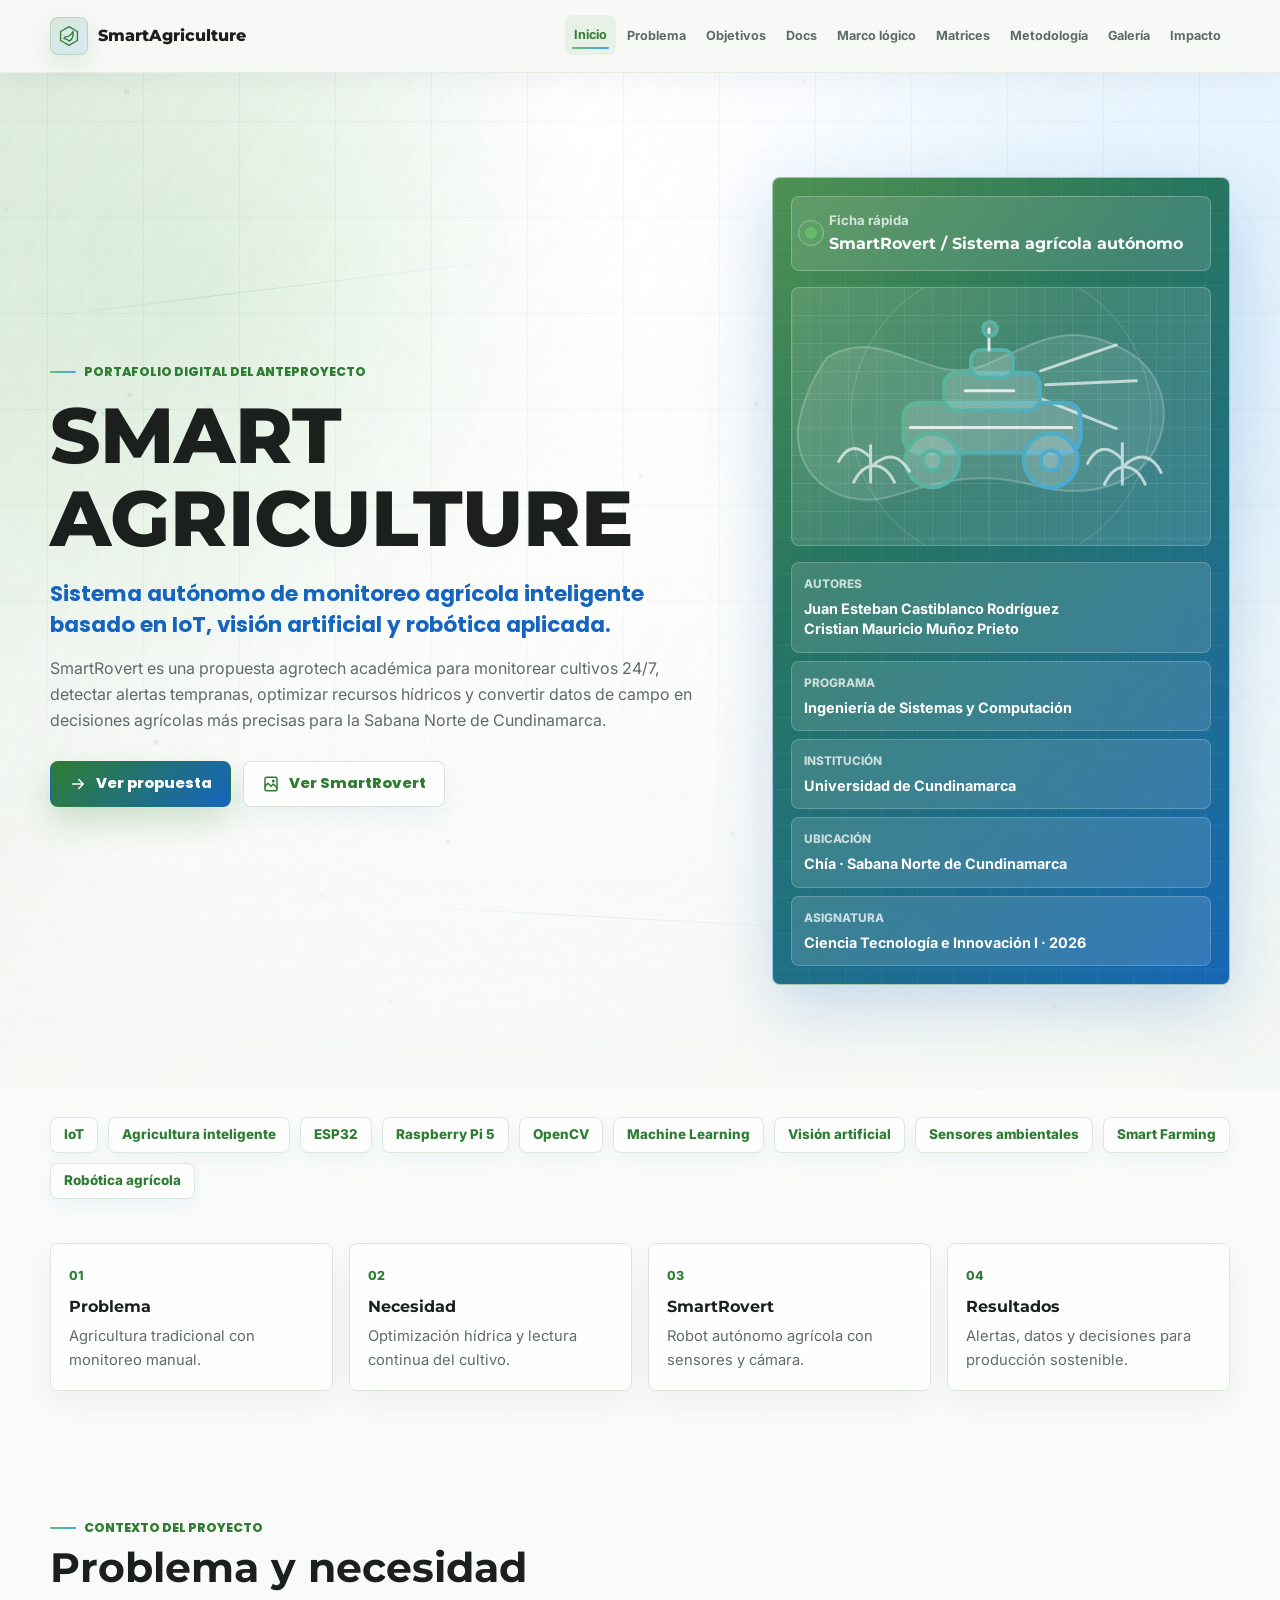
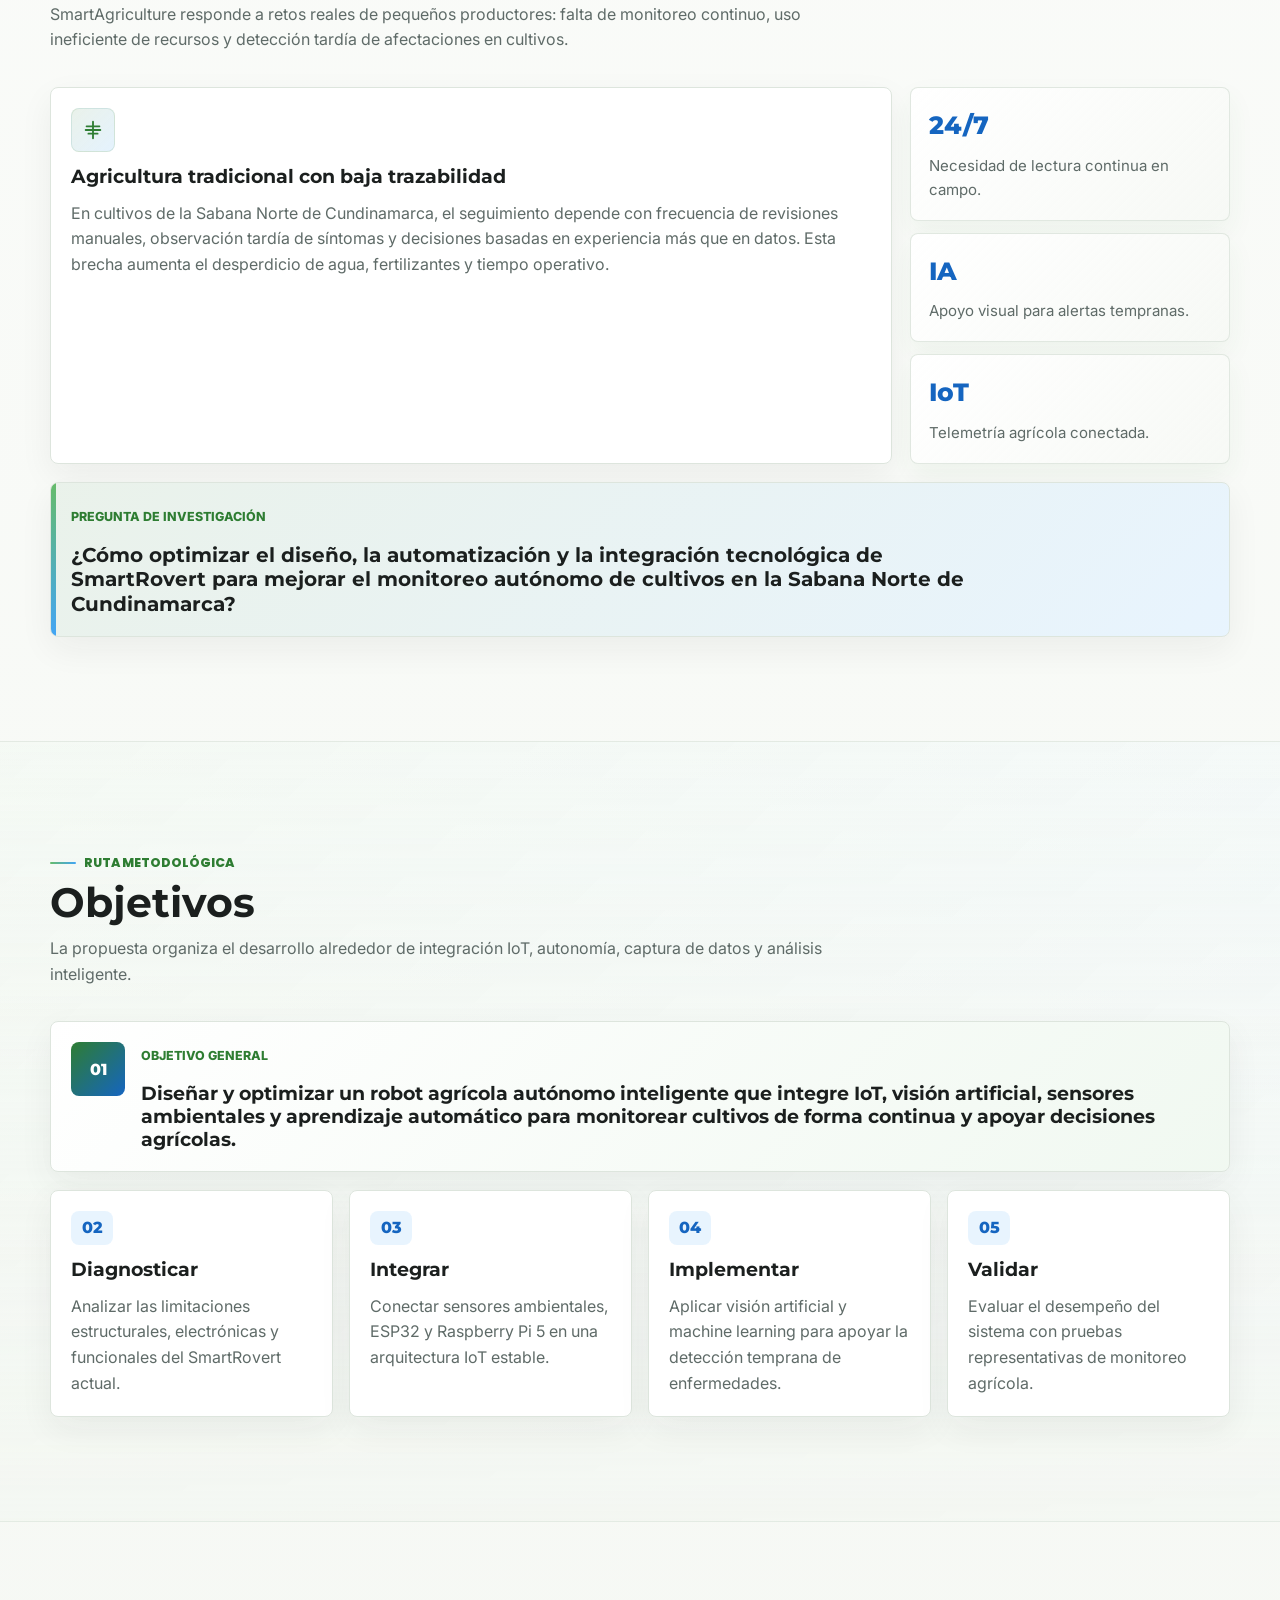
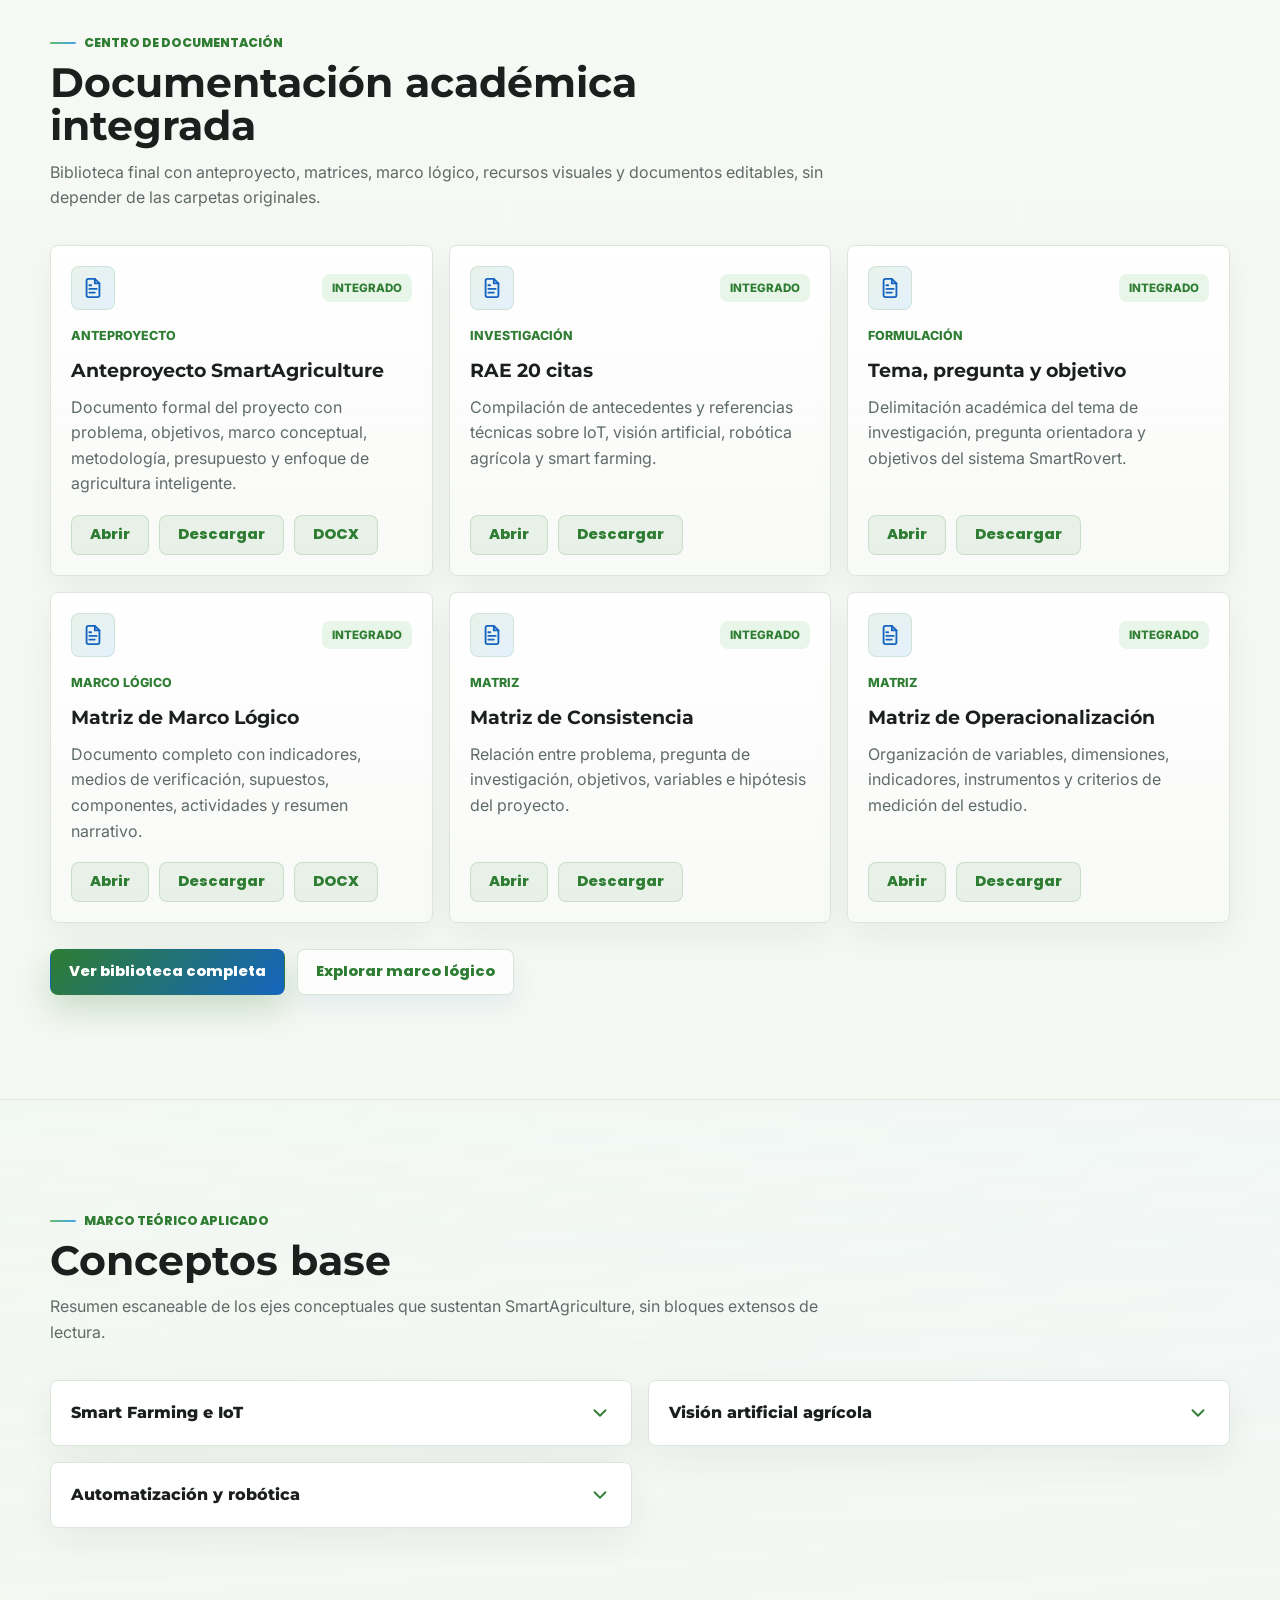
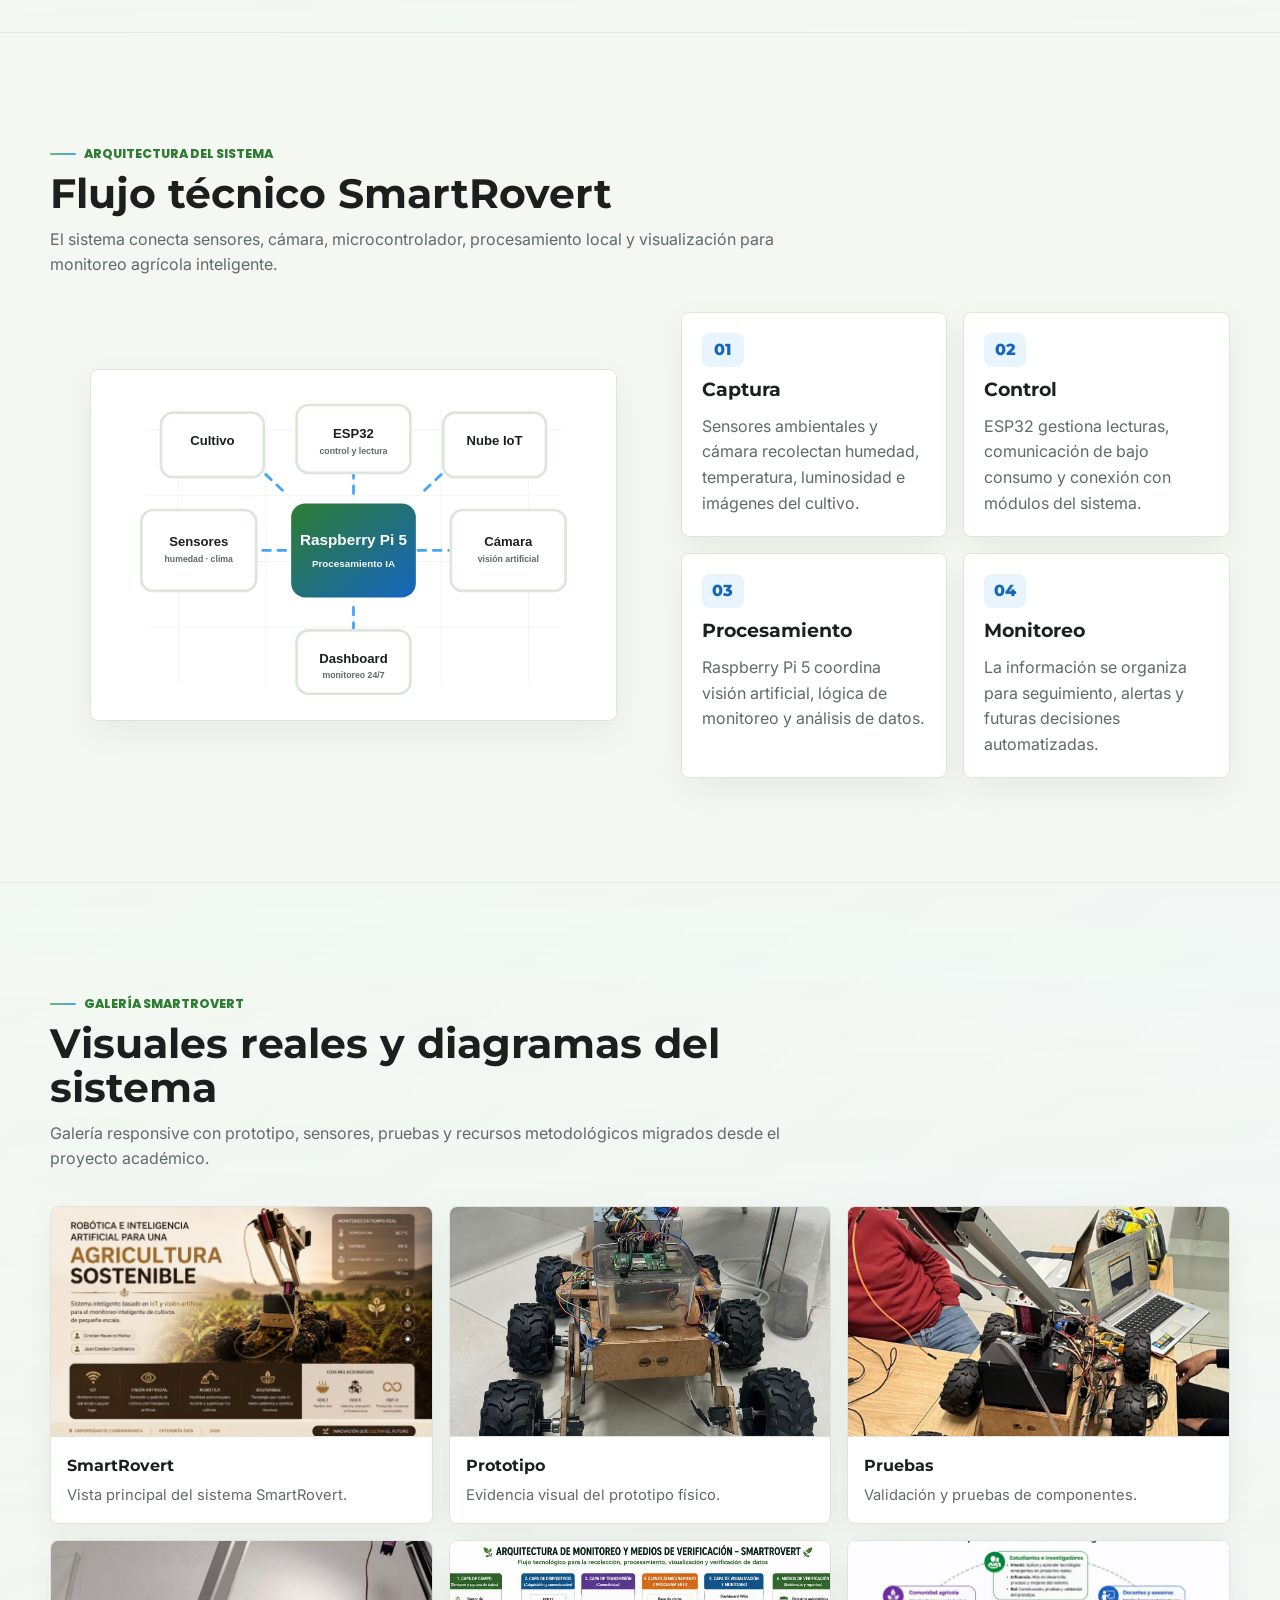
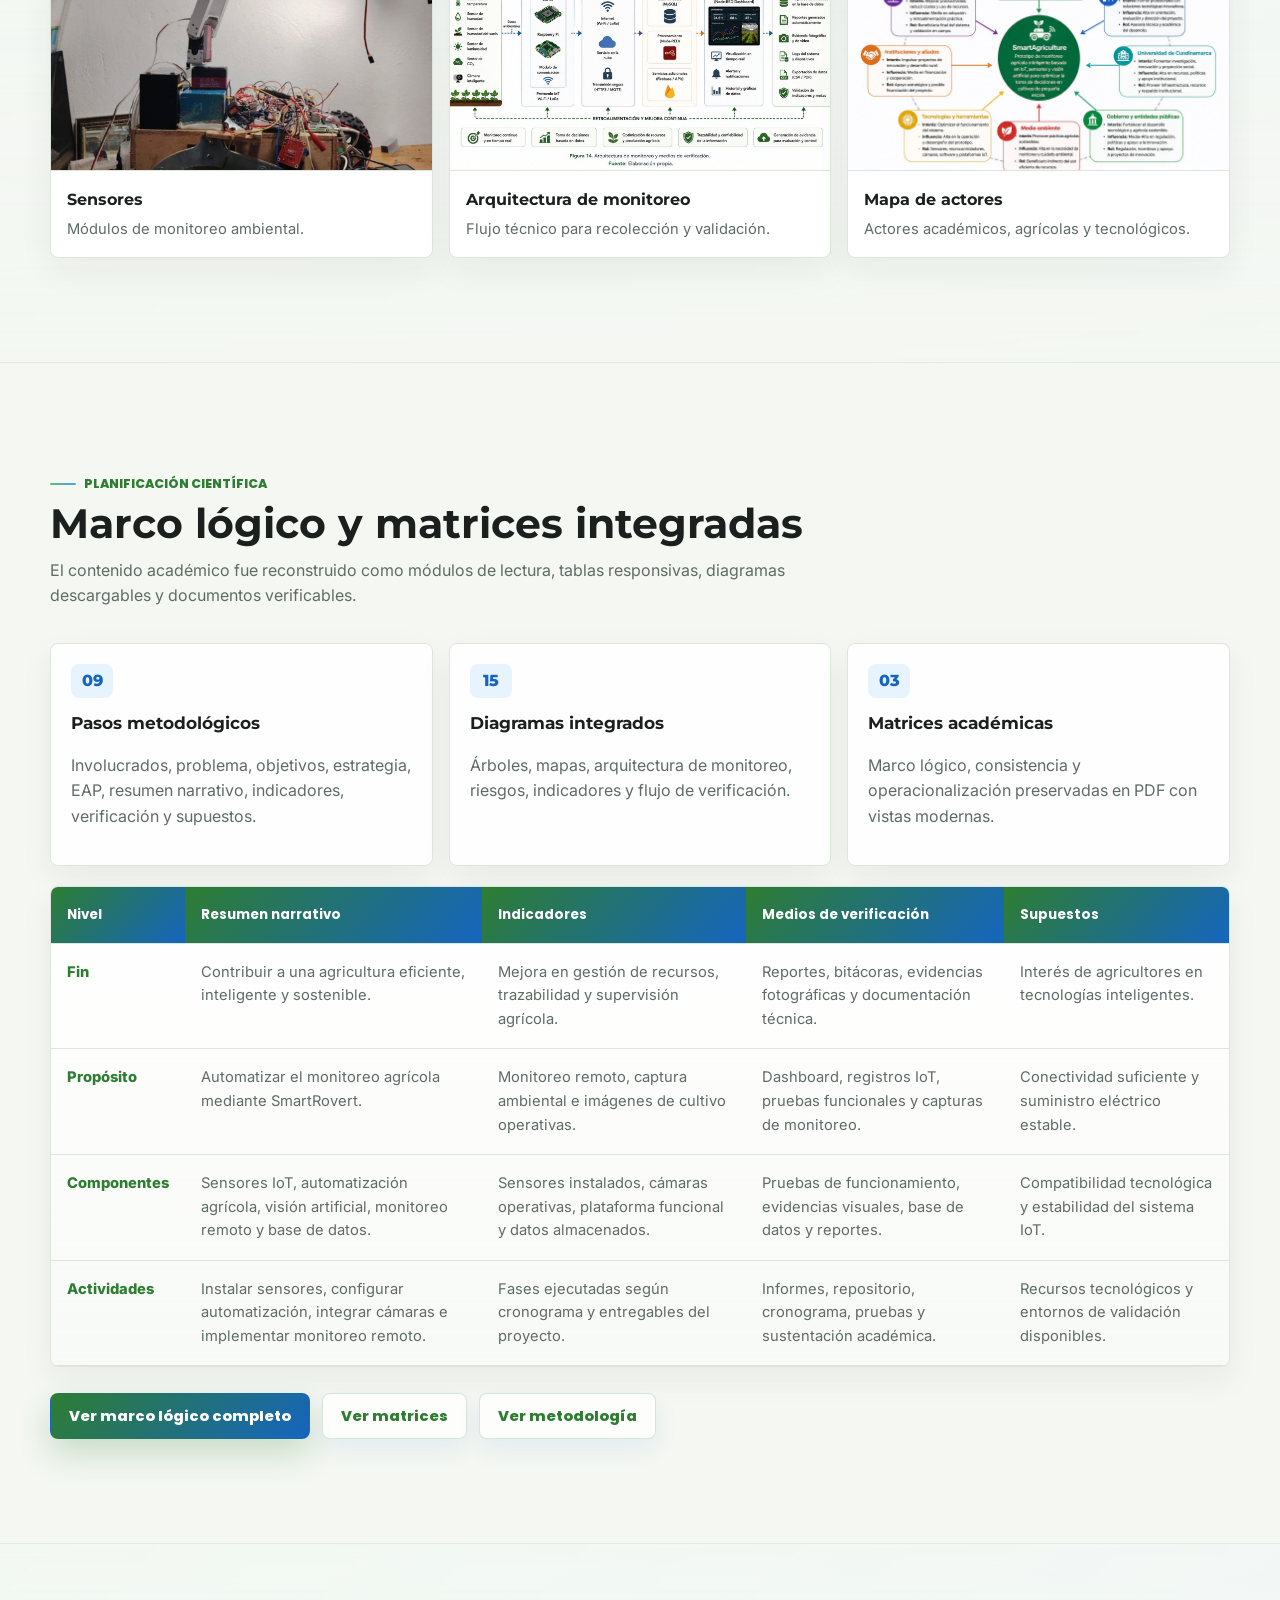
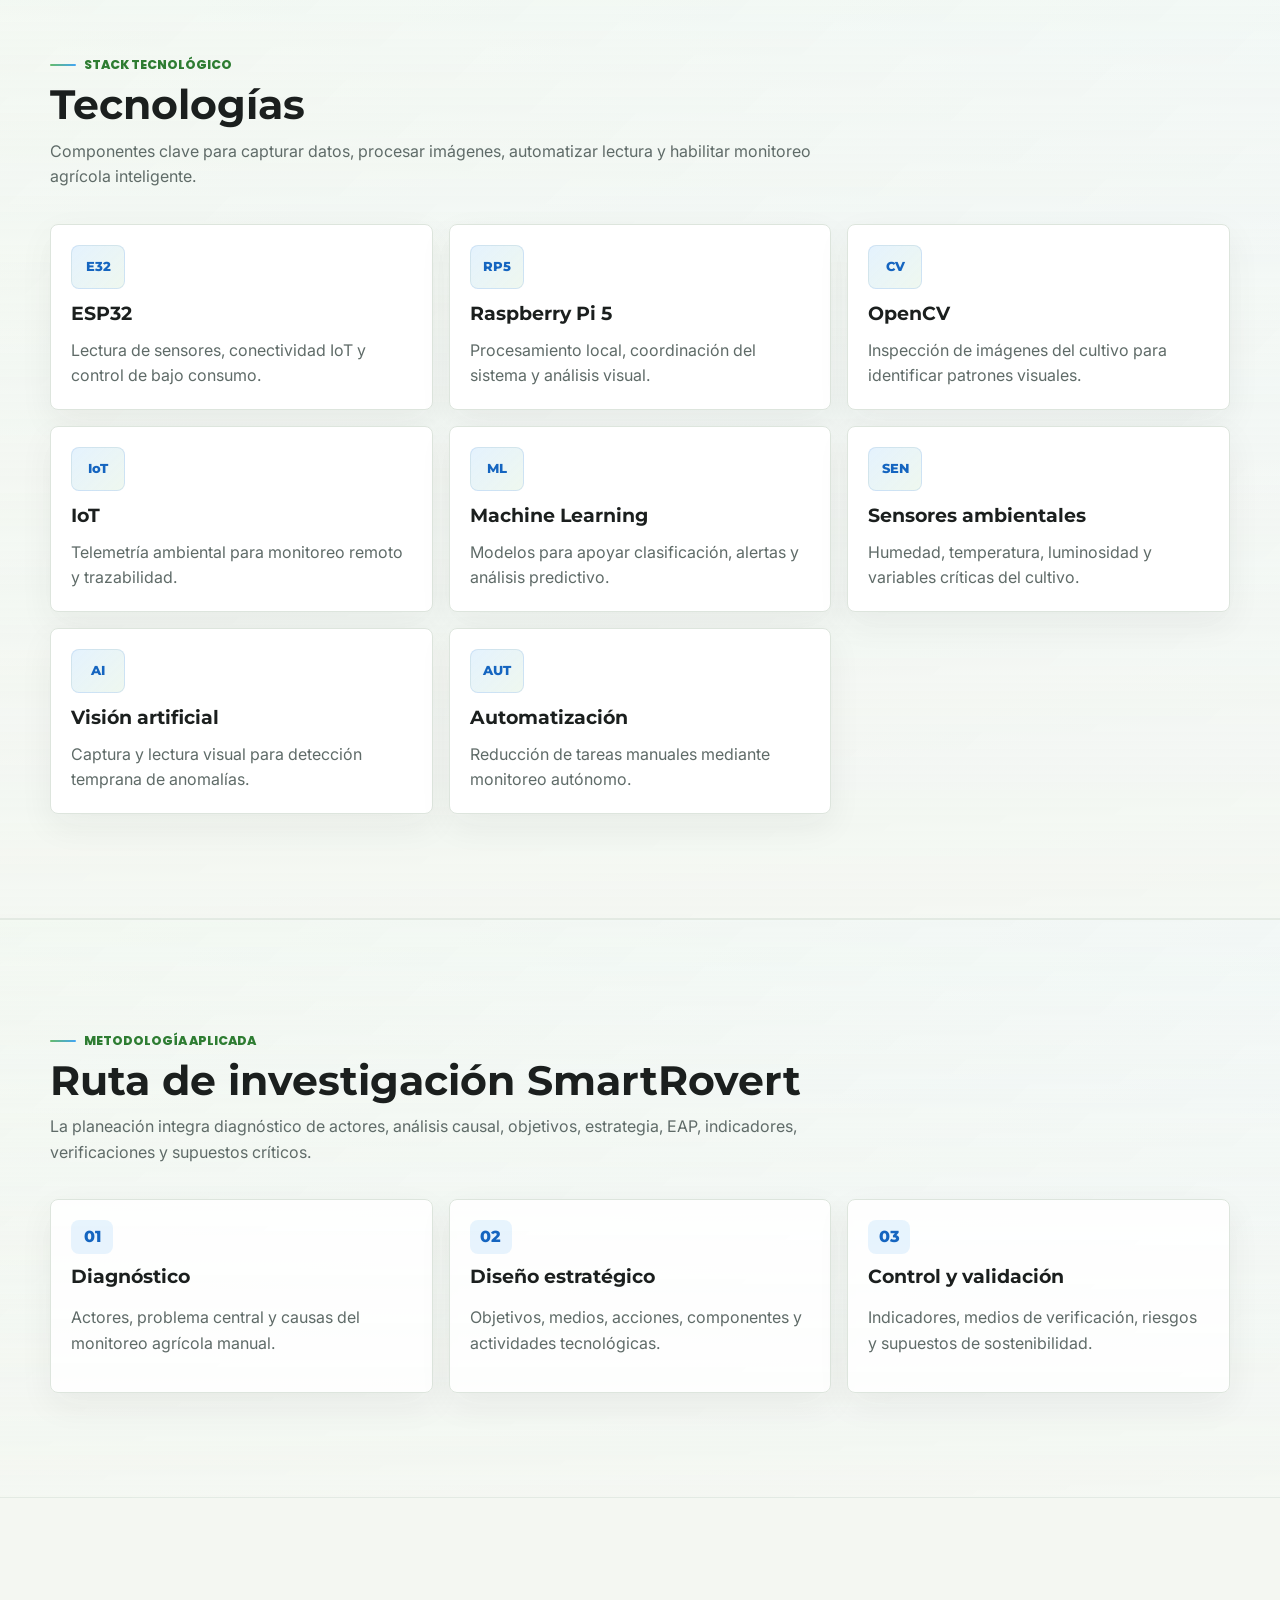
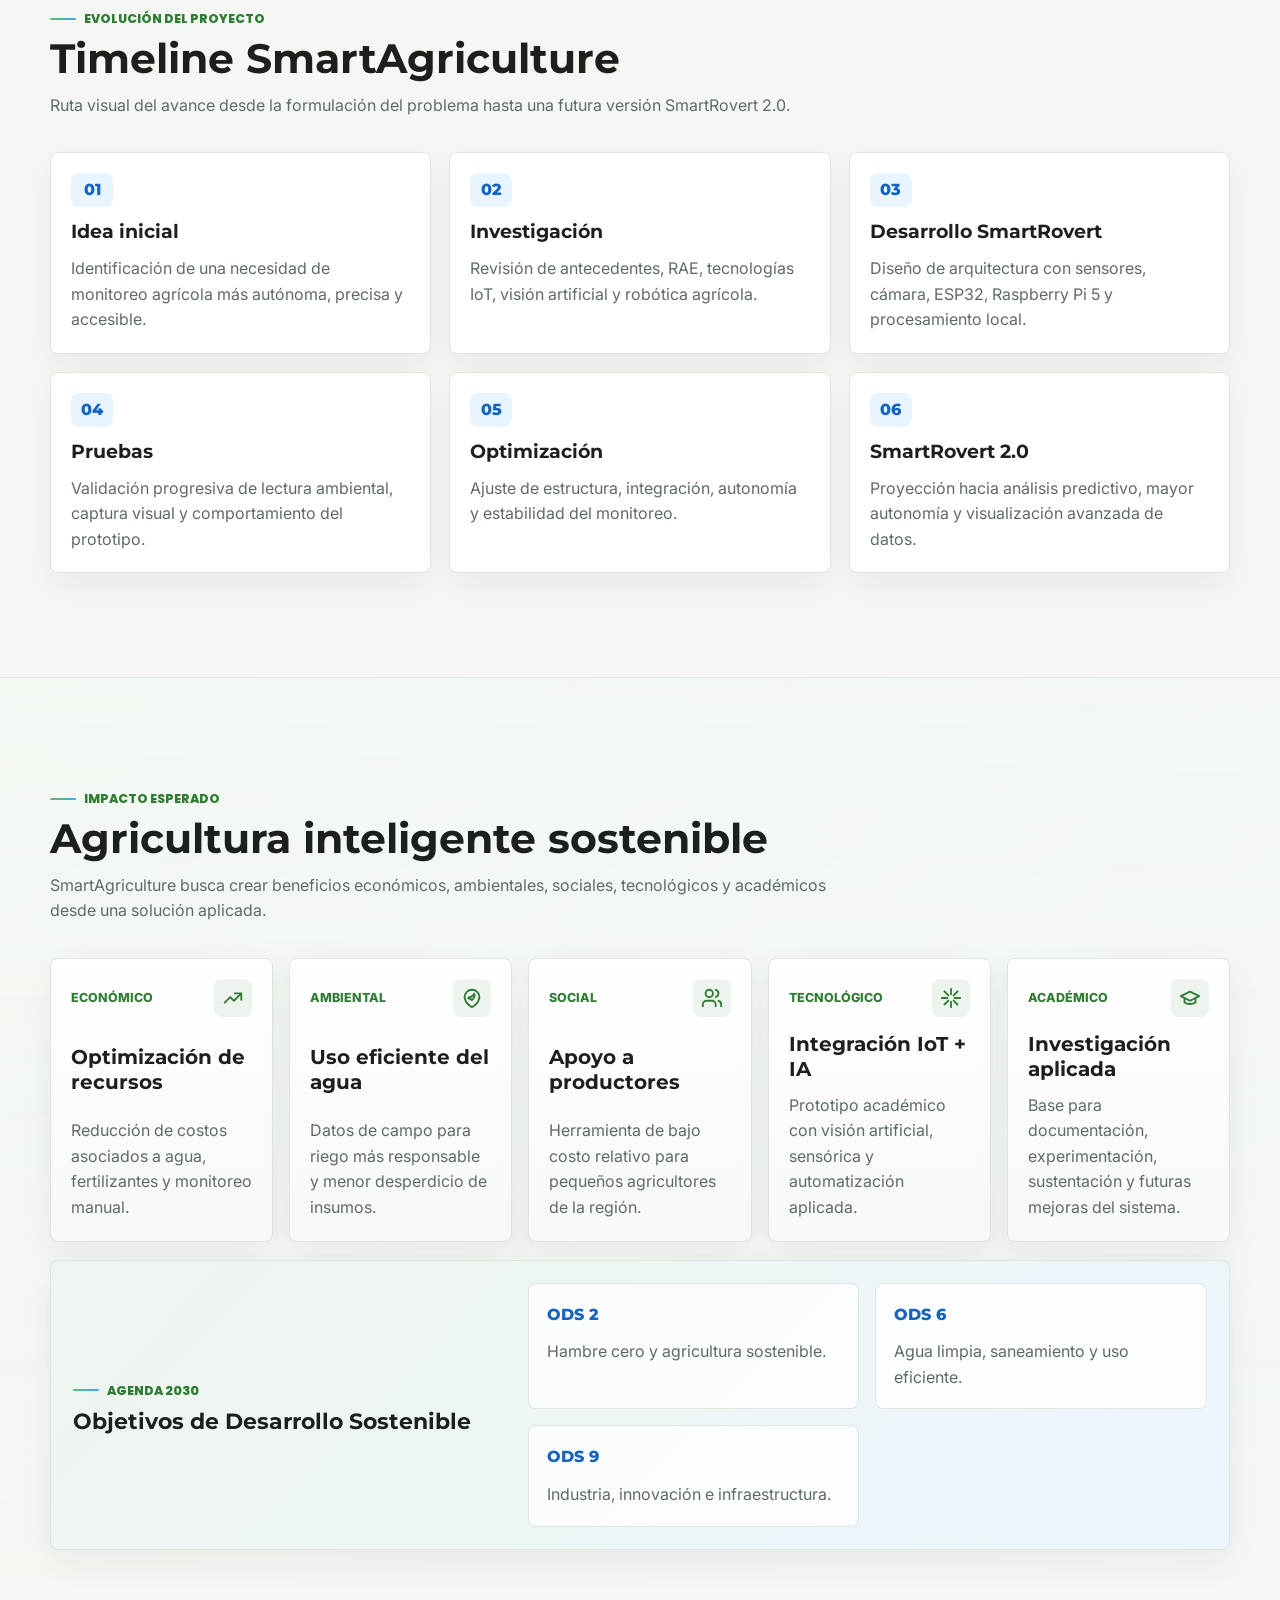
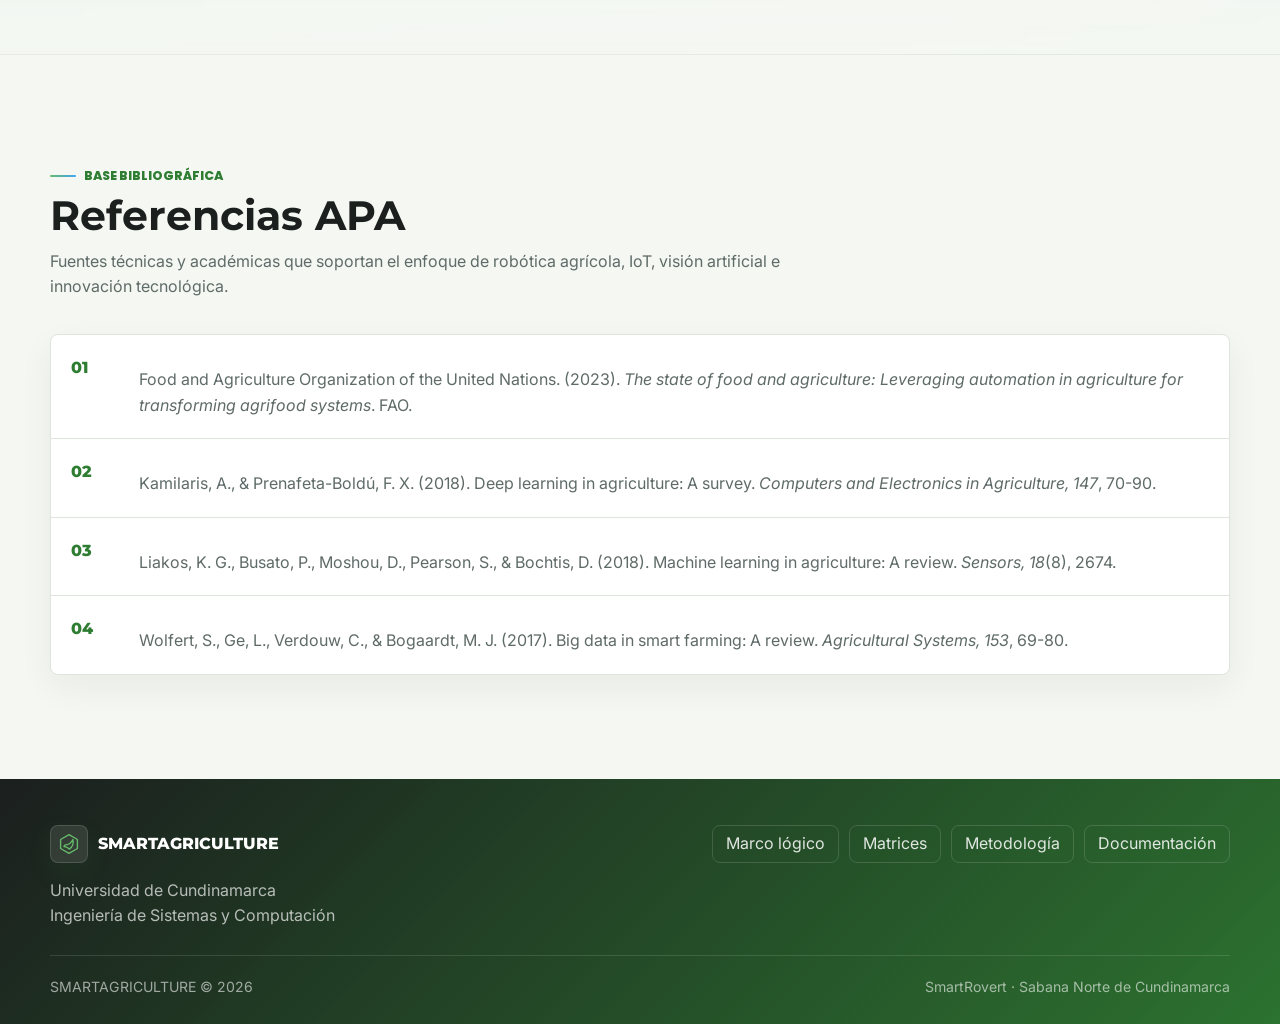
==== index.html @ 2a69eac2 "SmartAgriculture final platform" ====
<!DOCTYPE html>
<html lang="es">

<head>
  <meta charset="UTF-8">
  <meta name="viewport" content="width=device-width, initial-scale=1.0">
  <meta name="description"
    content="SmartAgriculture, portafolio digital universitario sobre SmartRovert, robot agrícola autónomo para monitoreo inteligente de cultivos en la Sabana Norte de Cundinamarca.">
  <title>SMARTAGRICULTURE | Portafolio Digital</title>
  <link rel="icon" type="image/x-icon" href="assets/icons/favicon.ico">
  <link rel="preconnect" href="https://fonts.googleapis.com">
  <link rel="preconnect" href="https://fonts.gstatic.com" crossorigin>
  <link
    href="https://fonts.googleapis.com/css2?family=Inter:wght@400;500;600;700;800&family=Montserrat:wght@600;700;800&family=Poppins:wght@400;500;600;700&display=swap"
    rel="stylesheet">
  <link rel="stylesheet" href="style.css">
</head>

<body>
  <div class="cursor-light" aria-hidden="true"></div>
  <a class="skip-link" href="#inicio">Saltar al contenido</a>

  <header class="site-header" id="siteHeader">
    <nav class="navbar container" aria-label="Navegación principal">
      <a class="brand" href="#inicio" aria-label="SmartAgriculture inicio">
        <span class="brand-mark" aria-hidden="true">
          <svg viewBox="0 0 32 32">
            <path d="M16 3.5 27.2 10v12L16 28.5 4.8 22V10L16 3.5Z"></path>
            <path
              d="M10.8 17.2c4.8.1 8.2-2.3 10.4-7.1 1.3 5-.5 9.5-4.8 12.7-2.4-2.2-4.2-3.6-7.2-3.5.4-.7.9-1.4 1.6-2.1Z">
            </path>
          </svg>
        </span>
        <span>SmartAgriculture</span>
      </a>

      <button class="nav-toggle" type="button" aria-label="Abrir menú" aria-expanded="false" aria-controls="navMenu">
        <span></span>
        <span></span>
        <span></span>
      </button>

      
      <div class="nav-menu" id="navMenu">
        <a href="#inicio">Inicio</a>
        <a href="#problema">Problema</a>
        <a href="#objetivos">Objetivos</a>
        <a href="#documentacion">Docs</a>
        <a href="pages/marco-logico.html">Marco lógico</a>
        <a href="pages/matrices.html">Matrices</a>
        <a href="pages/metodologia.html">Metodología</a>
        <a href="#galeria">Galería</a>
        <a href="#impacto">Impacto</a>
      </div>
    </nav>
  </header>

  <main>
    <section class="hero section" id="inicio">
      <div class="hero-background" aria-hidden="true">
        <span class="tech-line line-a"></span>
        <span class="tech-line line-b"></span>
        <span class="tech-line line-c"></span>
        <div class="particle-field" id="particleField"></div>
      </div>

      <div class="hero-grid container">
        <div class="hero-content reveal">
          <span class="eyebrow">Portafolio digital del anteproyecto</span>
          <h1>SMART
            AGRICULTURE</h1>
          <p class="hero-subtitle">Sistema autónomo de monitoreo agrícola inteligente basado en IoT, visión artificial y
            robótica aplicada.</p>
          <p class="hero-description">
            SmartRovert es una propuesta agrotech académica para monitorear cultivos 24/7,
            detectar alertas tempranas, optimizar recursos hídricos y convertir datos de campo
            en decisiones agrícolas más precisas para la Sabana Norte de Cundinamarca.
          </p>

          <div class="hero-actions">
            <a class="btn btn-primary" href="#documentacion">
              <svg viewBox="0 0 24 24" aria-hidden="true">
                <path d="M5 12h14M13 6l6 6-6 6"></path>
              </svg>
              Ver propuesta
            </a>
            <a class="btn btn-secondary" href="#galeria">
              <svg viewBox="0 0 24 24" aria-hidden="true">
                <path d="M4 5a2 2 0 0 1 2-2h12a2 2 0 0 1 2 2v14a2 2 0 0 1-2 2H6a2 2 0 0 1-2-2V5Z"></path>
                <path d="m4 15 4-4 4 4 3-3 5 5"></path>
                <circle cx="15" cy="8" r="1"></circle>
              </svg>
              Ver SmartRovert
            </a>
          </div>
        </div>

        <aside class="quick-card reveal reveal-delay" aria-label="Ficha rápida del proyecto">
          <div class="quick-card-glow" aria-hidden="true"></div>
          <div class="quick-card-header">
            <span class="status-dot"></span>
            <div>
              <p>Ficha rápida</p>
              <strong>SmartRovert / Sistema agrícola autónomo</strong>
            </div>
          </div>

          <div class="rover-panel" aria-hidden="true">
            <div class="rover-orbit"></div>
            <svg class="rover-visual" viewBox="0 0 420 220" role="img"
              aria-label="Visual técnico del robot SmartRovert">
              <defs>
                <linearGradient id="roverGrad" x1="40" x2="360" y1="40" y2="180" gradientUnits="userSpaceOnUse">
                  <stop stop-color="#66BB6A"></stop>
                  <stop offset="1" stop-color="#42A5F5"></stop>
                </linearGradient>
              </defs>
              <path class="scan-path"
                d="M36 50C94 16 138 82 194 58c52-22 83-47 142-14 36 20 45 60 32 92-17 43-70 58-125 43-60-16-98-2-143 11-59 17-105-29-92-79 5-21 15-44 28-61Z">
              </path>
              <g class="sensor-rays">
                <path d="M250 64 326 38"></path>
                <path d="M255 78 346 74"></path>
                <path d="M250 92 326 122"></path>
              </g>
              <g class="rover-body">
                <rect x="112" y="96" width="178" height="50" rx="15"></rect>
                <rect x="153" y="66" width="96" height="38" rx="12"></rect>
                <rect x="180" y="43" width="42" height="28" rx="10"></rect>
                <circle cx="141" cy="154" r="27"></circle>
                <circle cx="260" cy="154" r="27"></circle>
                <circle cx="141" cy="154" r="10"></circle>
                <circle cx="260" cy="154" r="10"></circle>
                <path d="M198 43V22M174 84h49M119 121h162"></path>
                <circle cx="199" cy="22" r="7"></circle>
              </g>
              <g class="plant-lines">
                <path d="M62 176c11-22 30-22 41 0M79 176V139M79 151c-16-15-25-9-32 4M80 160c19-17 30-8 38 5"></path>
                <path d="M314 178c11-23 30-23 41 0M332 178v-41M331 152c-16-16-27-9-34 5M333 160c18-17 31-8 38 6"></path>
              </g>
            </svg>
          </div>

          <ul class="quick-list">
            <li><span>Autores</span><strong>Juan Esteban Castiblanco Rodríguez<br>Cristian Mauricio Muñoz
                Prieto</strong></li>
            <li><span>Programa</span><strong>Ingeniería de Sistemas y Computación</strong></li>
            <li><span>Institución</span><strong>Universidad de Cundinamarca</strong></li>
            <li><span>Ubicación</span><strong>Chía · Sabana Norte de Cundinamarca</strong></li>
            <li><span>Asignatura</span><strong>Ciencia Tecnología e Innovación I · 2026</strong></li>
          </ul>
        </aside>
      </div>
    </section>

    <section class="tag-strip section-soft" aria-label="Tecnologías destacadas">
      <div class="container tag-grid reveal">
        <span>IoT</span>
        <span>Agricultura inteligente</span>
        <span>ESP32</span>
        <span>Raspberry Pi 5</span>
        <span>OpenCV</span>
        <span>Machine Learning</span>
        <span>Visión artificial</span>
        <span>Sensores ambientales</span>
        <span>Smart Farming</span>
        <span>Robótica agrícola</span>
      </div>
    </section>

    <section class="story-strip section-soft">
      <div class="container story-grid reveal" aria-label="Historia visual del proyecto">
        <article><span>01</span><strong>Problema</strong>
          <p>Agricultura tradicional con monitoreo manual.</p>
        </article>
        <article><span>02</span><strong>Necesidad</strong>
          <p>Optimización hídrica y lectura continua del cultivo.</p>
        </article>
        <article><span>03</span><strong>SmartRovert</strong>
          <p>Robot autónomo agrícola con sensores y cámara.</p>
        </article>
        <article><span>04</span><strong>Resultados</strong>
          <p>Alertas, datos y decisiones para producción sostenible.</p>
        </article>
      </div>
    </section>

    <section class="section" id="problema">
      <div class="container">
        <div class="section-heading reveal">
          <span class="eyebrow">Contexto del proyecto</span>
          <h2>Problema y necesidad</h2>
          <p>SmartAgriculture responde a retos reales de pequeños productores: falta de monitoreo continuo, uso
            ineficiente de recursos y detección tardía de afectaciones en cultivos.</p>
        </div>

        <div class="problem-layout">
          <article class="academic-card reveal">
            <div class="card-icon" aria-hidden="true">
              <svg viewBox="0 0 24 24">
                <path d="M12 3v18M5 8h14M7 16h10M4 12h16"></path>
              </svg>
            </div>
            <h3>Agricultura tradicional con baja trazabilidad</h3>
            <p>
              En cultivos de la Sabana Norte de Cundinamarca, el seguimiento depende con frecuencia de revisiones
              manuales,
              observación tardía de síntomas y decisiones basadas en experiencia más que en datos. Esta brecha aumenta
              el
              desperdicio de agua, fertilizantes y tiempo operativo.
            </p>
          </article>

          <div class="problem-metrics reveal reveal-delay">
            <div>
              <span>24/7</span>
              <p>Necesidad de lectura continua en campo.</p>
            </div>
            <div>
              <span>IA</span>
              <p>Apoyo visual para alertas tempranas.</p>
            </div>
            <div>
              <span>IoT</span>
              <p>Telemetría agrícola conectada.</p>
            </div>
          </div>
        </div>

        <article class="research-question reveal">
          <span>Pregunta de investigación</span>
          <h3>¿Cómo optimizar el diseño, la automatización y la integración tecnológica de SmartRovert para mejorar el
            monitoreo autónomo de cultivos en la Sabana Norte de Cundinamarca?</h3>
        </article>
      </div>
    </section>

    <section class="section section-alt" id="objetivos">
      <div class="container">
        <div class="section-heading reveal">
          <span class="eyebrow">Ruta metodológica</span>
          <h2>Objetivos</h2>
          <p>La propuesta organiza el desarrollo alrededor de integración IoT, autonomía, captura de datos y análisis
            inteligente.</p>
        </div>

        <article class="goal-main reveal">
          <div class="goal-number">01</div>
          <div>
            <span>Objetivo general</span>
            <h3>Diseñar y optimizar un robot agrícola autónomo inteligente que integre IoT, visión artificial, sensores
              ambientales y aprendizaje automático para monitorear cultivos de forma continua y apoyar decisiones
              agrícolas.</h3>
          </div>
        </article>

        <div class="objective-grid">
          <article class="objective-card reveal"><span>02</span>
            <h3>Diagnosticar</h3>
            <p>Analizar las limitaciones estructurales, electrónicas y funcionales del SmartRovert actual.</p>
          </article>
          <article class="objective-card reveal"><span>03</span>
            <h3>Integrar</h3>
            <p>Conectar sensores ambientales, ESP32 y Raspberry Pi 5 en una arquitectura IoT estable.</p>
          </article>
          <article class="objective-card reveal"><span>04</span>
            <h3>Implementar</h3>
            <p>Aplicar visión artificial y machine learning para apoyar la detección temprana de enfermedades.</p>
          </article>
          <article class="objective-card reveal"><span>05</span>
            <h3>Validar</h3>
            <p>Evaluar el desempeño del sistema con pruebas representativas de monitoreo agrícola.</p>
          </article>
        </div>
      </div>
    </section>

    
    <section class="section" id="documentacion">
      <div class="container">
        <div class="section-heading reveal">
          <span class="eyebrow">Centro de documentación</span>
          <h2>Documentación académica integrada</h2>
          <p>Biblioteca final con anteproyecto, matrices, marco lógico, recursos visuales y documentos editables, sin depender de las carpetas originales.</p>
        </div>

        <div class="doc-grid premium-docs">

          <article class="doc-card doc-premium reveal">
            <div class="doc-card-top">
              <div class="doc-icon pdf-icon" aria-hidden="true"><svg viewBox="0 0 24 24"><path d="M14 2H7a2 2 0 0 0-2 2v16a2 2 0 0 0 2 2h10a2 2 0 0 0 2-2V7l-5-5Z"></path><path d="M14 2v5h5M8 13h8M8 17h6M8 9h2"></path></svg></div>
              <span class="doc-status available">Integrado</span>
            </div>
            <span class="doc-category">Anteproyecto</span>
            <h3>Anteproyecto SmartAgriculture</h3>
            <p>Documento formal del proyecto con problema, objetivos, marco conceptual, metodología, presupuesto y enfoque de agricultura inteligente.</p>
            <div class="doc-actions">
              <a class="download-btn" href="assets/docs/anteproyecto-smartagriculture.pdf" target="_blank" rel="noreferrer">Abrir</a>
              <a class="download-btn" href="assets/docs/anteproyecto-smartagriculture.pdf" download>Descargar</a>
              <a class="download-btn" href="assets/docs/anteproyecto-smartagriculture.docx" target="_blank" rel="noreferrer">DOCX</a>
            </div>
          </article>

          <article class="doc-card doc-premium reveal">
            <div class="doc-card-top">
              <div class="doc-icon pdf-icon" aria-hidden="true"><svg viewBox="0 0 24 24"><path d="M14 2H7a2 2 0 0 0-2 2v16a2 2 0 0 0 2 2h10a2 2 0 0 0 2-2V7l-5-5Z"></path><path d="M14 2v5h5M8 13h8M8 17h6M8 9h2"></path></svg></div>
              <span class="doc-status available">Integrado</span>
            </div>
            <span class="doc-category">Investigación</span>
            <h3>RAE 20 citas</h3>
            <p>Compilación de antecedentes y referencias técnicas sobre IoT, visión artificial, robótica agrícola y smart farming.</p>
            <div class="doc-actions">
              <a class="download-btn" href="assets/docs/RAE-20-CITAS.pdf" target="_blank" rel="noreferrer">Abrir</a>
              <a class="download-btn" href="assets/docs/RAE-20-CITAS.pdf" download>Descargar</a>
              
            </div>
          </article>

          <article class="doc-card doc-premium reveal">
            <div class="doc-card-top">
              <div class="doc-icon pdf-icon" aria-hidden="true"><svg viewBox="0 0 24 24"><path d="M14 2H7a2 2 0 0 0-2 2v16a2 2 0 0 0 2 2h10a2 2 0 0 0 2-2V7l-5-5Z"></path><path d="M14 2v5h5M8 13h8M8 17h6M8 9h2"></path></svg></div>
              <span class="doc-status available">Integrado</span>
            </div>
            <span class="doc-category">Formulación</span>
            <h3>Tema, pregunta y objetivo</h3>
            <p>Delimitación académica del tema de investigación, pregunta orientadora y objetivos del sistema SmartRovert.</p>
            <div class="doc-actions">
              <a class="download-btn" href="assets/docs/tema-pregunta-objetivo.pdf" target="_blank" rel="noreferrer">Abrir</a>
              <a class="download-btn" href="assets/docs/tema-pregunta-objetivo.pdf" download>Descargar</a>
              
            </div>
          </article>

          <article class="doc-card doc-premium reveal">
            <div class="doc-card-top">
              <div class="doc-icon pdf-icon" aria-hidden="true"><svg viewBox="0 0 24 24"><path d="M14 2H7a2 2 0 0 0-2 2v16a2 2 0 0 0 2 2h10a2 2 0 0 0 2-2V7l-5-5Z"></path><path d="M14 2v5h5M8 13h8M8 17h6M8 9h2"></path></svg></div>
              <span class="doc-status available">Integrado</span>
            </div>
            <span class="doc-category">Marco lógico</span>
            <h3>Matriz de Marco Lógico</h3>
            <p>Documento completo con indicadores, medios de verificación, supuestos, componentes, actividades y resumen narrativo.</p>
            <div class="doc-actions">
              <a class="download-btn" href="assets/docs/matriz-marco-logico-smartrovert.pdf" target="_blank" rel="noreferrer">Abrir</a>
              <a class="download-btn" href="assets/docs/matriz-marco-logico-smartrovert.pdf" download>Descargar</a>
              <a class="download-btn" href="assets/docs/matriz-marco-logico-smartrovert.docx" target="_blank" rel="noreferrer">DOCX</a>
            </div>
          </article>

          <article class="doc-card doc-premium reveal">
            <div class="doc-card-top">
              <div class="doc-icon pdf-icon" aria-hidden="true"><svg viewBox="0 0 24 24"><path d="M14 2H7a2 2 0 0 0-2 2v16a2 2 0 0 0 2 2h10a2 2 0 0 0 2-2V7l-5-5Z"></path><path d="M14 2v5h5M8 13h8M8 17h6M8 9h2"></path></svg></div>
              <span class="doc-status available">Integrado</span>
            </div>
            <span class="doc-category">Matriz</span>
            <h3>Matriz de Consistencia</h3>
            <p>Relación entre problema, pregunta de investigación, objetivos, variables e hipótesis del proyecto.</p>
            <div class="doc-actions">
              <a class="download-btn" href="assets/docs/matriz-consistencia.pdf" target="_blank" rel="noreferrer">Abrir</a>
              <a class="download-btn" href="assets/docs/matriz-consistencia.pdf" download>Descargar</a>
              
            </div>
          </article>

          <article class="doc-card doc-premium reveal">
            <div class="doc-card-top">
              <div class="doc-icon pdf-icon" aria-hidden="true"><svg viewBox="0 0 24 24"><path d="M14 2H7a2 2 0 0 0-2 2v16a2 2 0 0 0 2 2h10a2 2 0 0 0 2-2V7l-5-5Z"></path><path d="M14 2v5h5M8 13h8M8 17h6M8 9h2"></path></svg></div>
              <span class="doc-status available">Integrado</span>
            </div>
            <span class="doc-category">Matriz</span>
            <h3>Matriz de Operacionalización</h3>
            <p>Organización de variables, dimensiones, indicadores, instrumentos y criterios de medición del estudio.</p>
            <div class="doc-actions">
              <a class="download-btn" href="assets/docs/matriz-operacionalizacion.pdf" target="_blank" rel="noreferrer">Abrir</a>
              <a class="download-btn" href="assets/docs/matriz-operacionalizacion.pdf" download>Descargar</a>
              
            </div>
          </article>
        </div>

        <div class="section-actions reveal">
          <a class="btn btn-primary" href="pages/documentacion.html">Ver biblioteca completa</a>
          <a class="btn btn-secondary" href="pages/marco-logico.html">Explorar marco lógico</a>
        </div>
      </div>
    </section>

    <section class="section section-alt" id="marco-teorico">
      <div class="container">
        <div class="section-heading reveal">
          <span class="eyebrow">Marco teórico aplicado</span>
          <h2>Conceptos base</h2>
          <p>Resumen escaneable de los ejes conceptuales que sustentan SmartAgriculture, sin bloques extensos de
            lectura.</p>
        </div>

        <div class="theory-grid">
          <article class="theory-card reveal">
            <button class="theory-toggle" type="button" aria-expanded="false">
              <span>Smart Farming e IoT</span>
              <svg viewBox="0 0 24 24" aria-hidden="true">
                <path d="M6 9l6 6 6-6"></path>
              </svg>
            </button>
            <div class="theory-content">
              <p>La agricultura inteligente conecta sensores, microcontroladores y plataformas de monitoreo para
                observar variables del cultivo y apoyar decisiones en tiempo real.</p>
            </div>
          </article>

          <article class="theory-card reveal">
            <button class="theory-toggle" type="button" aria-expanded="false">
              <span>Visión artificial agrícola</span>
              <svg viewBox="0 0 24 24" aria-hidden="true">
                <path d="M6 9l6 6 6-6"></path>
              </svg>
            </button>
            <div class="theory-content">
              <p>La cámara del sistema permite capturar evidencia visual del cultivo para analizar color, textura, forma
                y posibles síntomas tempranos.</p>
            </div>
          </article>

          <article class="theory-card reveal">
            <button class="theory-toggle" type="button" aria-expanded="false">
              <span>Automatización y robótica</span>
              <svg viewBox="0 0 24 24" aria-hidden="true">
                <path d="M6 9l6 6 6-6"></path>
              </svg>
            </button>
            <div class="theory-content">
              <p>SmartRovert integra movilidad, sensores y procesamiento para reducir tareas repetitivas de inspección y
                aumentar la cobertura del monitoreo.</p>
            </div>
          </article>
        </div>
      </div>
    </section>

    <section class="section" id="arquitectura">
      <div class="container">
        <div class="section-heading reveal">
          <span class="eyebrow">Arquitectura del sistema</span>
          <h2>Flujo técnico SmartRovert</h2>
          <p>El sistema conecta sensores, cámara, microcontrolador, procesamiento local y visualización para monitoreo
            agrícola inteligente.</p>
        </div>

        <div class="architecture-layout">
          <figure class="architecture-visual reveal">
            <img src="assets/images/arquitectura-iot.svg"
              alt="Diagrama IoT de SmartAgriculture con sensores, ESP32, Raspberry Pi 5, cámara y dashboard">
          </figure>

          <div class="architecture-grid">
            <article class="architecture-node reveal"><span>01</span>
              <h3>Captura</h3>
              <p>Sensores ambientales y cámara recolectan humedad, temperatura, luminosidad e imágenes del cultivo.</p>
            </article>
            <article class="architecture-node reveal"><span>02</span>
              <h3>Control</h3>
              <p>ESP32 gestiona lecturas, comunicación de bajo consumo y conexión con módulos del sistema.</p>
            </article>
            <article class="architecture-node reveal"><span>03</span>
              <h3>Procesamiento</h3>
              <p>Raspberry Pi 5 coordina visión artificial, lógica de monitoreo y análisis de datos.</p>
            </article>
            <article class="architecture-node reveal"><span>04</span>
              <h3>Monitoreo</h3>
              <p>La información se organiza para seguimiento, alertas y futuras decisiones automatizadas.</p>
            </article>
          </div>
        </div>
      </div>
    </section>

    
    <section class="section section-alt" id="galeria">
      <div class="container">
        <div class="section-heading reveal">
          <span class="eyebrow">Galería SmartRovert</span>
          <h2>Visuales reales y diagramas del sistema</h2>
          <p>Galería responsive con prototipo, sensores, pruebas y recursos metodológicos migrados desde el proyecto académico.</p>
        </div>

        <div class="gallery-grid gallery-grid-expanded">
          
          <figure class="image-card reveal">
            <img src="assets/images/robot/smartrovert-banner.png" alt="SmartRovert SmartRovert">
            <figcaption><strong>SmartRovert</strong><span>Vista principal del sistema SmartRovert.</span></figcaption>
          </figure>
          <figure class="image-card reveal">
            <img src="assets/images/robot/prototipo1.jpg" alt="Prototipo SmartRovert">
            <figcaption><strong>Prototipo</strong><span>Evidencia visual del prototipo físico.</span></figcaption>
          </figure>
          <figure class="image-card reveal">
            <img src="assets/images/robot/pruebas.jpg" alt="Pruebas SmartRovert">
            <figcaption><strong>Pruebas</strong><span>Validación y pruebas de componentes.</span></figcaption>
          </figure>
          <figure class="image-card reveal">
            <img src="assets/images/robot/sensores.jpg" alt="Sensores SmartRovert">
            <figcaption><strong>Sensores</strong><span>Módulos de monitoreo ambiental.</span></figcaption>
          </figure>
          <figure class="image-card reveal">
            <img src="assets/images/marco-logico/arquitectura-monitoreo.png" alt="Arquitectura de monitoreo SmartRovert">
            <figcaption><strong>Arquitectura de monitoreo</strong><span>Flujo técnico para recolección y validación.</span></figcaption>
          </figure>
          <figure class="image-card reveal">
            <img src="assets/images/marco-logico/mapa-actores.png" alt="Mapa de actores SmartRovert">
            <figcaption><strong>Mapa de actores</strong><span>Actores académicos, agrícolas y tecnológicos.</span></figcaption>
          </figure>
        </div>
      </div>
    </section>

    
    <section class="section" id="marco-logico">
      <div class="container">
        <div class="section-heading reveal">
          <span class="eyebrow">Planificación científica</span>
          <h2>Marco lógico y matrices integradas</h2>
          <p>El contenido académico fue reconstruido como módulos de lectura, tablas responsivas, diagramas descargables y documentos verificables.</p>
        </div>

        <div class="matrix-dashboard">
          <article class="metric-panel reveal">
            <span>09</span>
            <strong>Pasos metodológicos</strong>
            <p>Involucrados, problema, objetivos, estrategia, EAP, resumen narrativo, indicadores, verificación y supuestos.</p>
          </article>
          <article class="metric-panel reveal">
            <span>15</span>
            <strong>Diagramas integrados</strong>
            <p>Árboles, mapas, arquitectura de monitoreo, riesgos, indicadores y flujo de verificación.</p>
          </article>
          <article class="metric-panel reveal">
            <span>03</span>
            <strong>Matrices académicas</strong>
            <p>Marco lógico, consistencia y operacionalización preservadas en PDF con vistas modernas.</p>
          </article>
        </div>

        <div class="table-shell reveal">
          <table>
            <thead>
              <tr>
                <th>Nivel</th>
                <th>Resumen narrativo</th>
                <th>Indicadores</th>
                <th>Medios de verificación</th>
                <th>Supuestos</th>
              </tr>
            </thead>
            <tbody>
              <tr>
                <td>Fin</td>
                <td>Contribuir a una agricultura eficiente, inteligente y sostenible.</td>
                <td>Mejora en gestión de recursos, trazabilidad y supervisión agrícola.</td>
                <td>Reportes, bitácoras, evidencias fotográficas y documentación técnica.</td>
                <td>Interés de agricultores en tecnologías inteligentes.</td>
              </tr>
              <tr>
                <td>Propósito</td>
                <td>Automatizar el monitoreo agrícola mediante SmartRovert.</td>
                <td>Monitoreo remoto, captura ambiental e imágenes de cultivo operativas.</td>
                <td>Dashboard, registros IoT, pruebas funcionales y capturas de monitoreo.</td>
                <td>Conectividad suficiente y suministro eléctrico estable.</td>
              </tr>
              <tr>
                <td>Componentes</td>
                <td>Sensores IoT, automatización agrícola, visión artificial, monitoreo remoto y base de datos.</td>
                <td>Sensores instalados, cámaras operativas, plataforma funcional y datos almacenados.</td>
                <td>Pruebas de funcionamiento, evidencias visuales, base de datos y reportes.</td>
                <td>Compatibilidad tecnológica y estabilidad del sistema IoT.</td>
              </tr>
              <tr>
                <td>Actividades</td>
                <td>Instalar sensores, configurar automatización, integrar cámaras e implementar monitoreo remoto.</td>
                <td>Fases ejecutadas según cronograma y entregables del proyecto.</td>
                <td>Informes, repositorio, cronograma, pruebas y sustentación académica.</td>
                <td>Recursos tecnológicos y entornos de validación disponibles.</td>
              </tr>
            </tbody>
          </table>
        </div>

        <div class="section-actions reveal">
          <a class="btn btn-primary" href="pages/marco-logico.html">Ver marco lógico completo</a>
          <a class="btn btn-secondary" href="pages/matrices.html">Ver matrices</a>
          <a class="btn btn-secondary" href="pages/metodologia.html">Ver metodología</a>
        </div>
      </div>
    </section>

    <section class="section section-alt" id="tecnologias">
      <div class="container">
        <div class="section-heading reveal">
          <span class="eyebrow">Stack tecnológico</span>
          <h2>Tecnologías</h2>
          <p>Componentes clave para capturar datos, procesar imágenes, automatizar lectura y habilitar monitoreo
            agrícola inteligente.</p>
        </div>

        <div class="tech-grid">
          <article class="tech-card reveal"><span class="tech-icon">E32</span>
            <h3>ESP32</h3>
            <p>Lectura de sensores, conectividad IoT y control de bajo consumo.</p>
          </article>
          <article class="tech-card reveal"><span class="tech-icon">RP5</span>
            <h3>Raspberry Pi 5</h3>
            <p>Procesamiento local, coordinación del sistema y análisis visual.</p>
          </article>
          <article class="tech-card reveal"><span class="tech-icon">CV</span>
            <h3>OpenCV</h3>
            <p>Inspección de imágenes del cultivo para identificar patrones visuales.</p>
          </article>
          <article class="tech-card reveal"><span class="tech-icon">IoT</span>
            <h3>IoT</h3>
            <p>Telemetría ambiental para monitoreo remoto y trazabilidad.</p>
          </article>
          <article class="tech-card reveal"><span class="tech-icon">ML</span>
            <h3>Machine Learning</h3>
            <p>Modelos para apoyar clasificación, alertas y análisis predictivo.</p>
          </article>
          <article class="tech-card reveal"><span class="tech-icon">SEN</span>
            <h3>Sensores ambientales</h3>
            <p>Humedad, temperatura, luminosidad y variables críticas del cultivo.</p>
          </article>
          <article class="tech-card reveal"><span class="tech-icon">AI</span>
            <h3>Visión artificial</h3>
            <p>Captura y lectura visual para detección temprana de anomalías.</p>
          </article>
          <article class="tech-card reveal"><span class="tech-icon">AUT</span>
            <h3>Automatización</h3>
            <p>Reducción de tareas manuales mediante monitoreo autónomo.</p>
          </article>
        </div>
      </div>
    </section>

    
    <section class="section section-alt" id="metodologia">
      <div class="container">
        <div class="section-heading reveal">
          <span class="eyebrow">Metodología aplicada</span>
          <h2>Ruta de investigación SmartRovert</h2>
          <p>La planeación integra diagnóstico de actores, análisis causal, objetivos, estrategia, EAP, indicadores, verificaciones y supuestos críticos.</p>
        </div>
        <div class="method-mini-grid">
          <article class="method-mini reveal"><span>01</span><h3>Diagnóstico</h3><p>Actores, problema central y causas del monitoreo agrícola manual.</p></article><article class="method-mini reveal"><span>02</span><h3>Diseño estratégico</h3><p>Objetivos, medios, acciones, componentes y actividades tecnológicas.</p></article><article class="method-mini reveal"><span>03</span><h3>Control y validación</h3><p>Indicadores, medios de verificación, riesgos y supuestos de sostenibilidad.</p></article>
        </div>
      </div>
    </section>

    <section class="section" id="timeline">
      <div class="container">
        <div class="section-heading reveal">
          <span class="eyebrow">Evolución del proyecto</span>
          <h2>Timeline SmartAgriculture</h2>
          <p>Ruta visual del avance desde la formulación del problema hasta una futura versión SmartRovert 2.0.</p>
        </div>

        <div class="timeline">
          <article class="timeline-item reveal"><span>01</span>
            <h3>Idea inicial</h3>
            <p>Identificación de una necesidad de monitoreo agrícola más autónoma, precisa y accesible.</p>
          </article>
          <article class="timeline-item reveal"><span>02</span>
            <h3>Investigación</h3>
            <p>Revisión de antecedentes, RAE, tecnologías IoT, visión artificial y robótica agrícola.</p>
          </article>
          <article class="timeline-item reveal"><span>03</span>
            <h3>Desarrollo SmartRovert</h3>
            <p>Diseño de arquitectura con sensores, cámara, ESP32, Raspberry Pi 5 y procesamiento local.</p>
          </article>
          <article class="timeline-item reveal"><span>04</span>
            <h3>Pruebas</h3>
            <p>Validación progresiva de lectura ambiental, captura visual y comportamiento del prototipo.</p>
          </article>
          <article class="timeline-item reveal"><span>05</span>
            <h3>Optimización</h3>
            <p>Ajuste de estructura, integración, autonomía y estabilidad del monitoreo.</p>
          </article>
          <article class="timeline-item reveal"><span>06</span>
            <h3>SmartRovert 2.0</h3>
            <p>Proyección hacia análisis predictivo, mayor autonomía y visualización avanzada de datos.</p>
          </article>
        </div>
      </div>
    </section>

    <section class="section section-alt" id="impacto">
      <div class="container">
        <div class="section-heading reveal">
          <span class="eyebrow">Impacto esperado</span>
          <h2>Agricultura inteligente sostenible</h2>
          <p>SmartAgriculture busca crear beneficios económicos, ambientales, sociales, tecnológicos y académicos desde
            una solución aplicada.</p>
        </div>

        <div class="impact-grid impact-grid-wide">
          <article class="impact-card reveal">
            <div class="impact-top"><span>Económico</span><svg viewBox="0 0 24 24" aria-hidden="true">
                <path d="M3 17 9 11l4 4 8-8"></path>
                <path d="M14 7h7v7"></path>
              </svg></div>
            <h3>Optimización de recursos</h3>
            <p>Reducción de costos asociados a agua, fertilizantes y monitoreo manual.</p>
          </article>
          <article class="impact-card reveal">
            <div class="impact-top"><span>Ambiental</span><svg viewBox="0 0 24 24" aria-hidden="true">
                <path d="M12 22s8-4 8-11a8 8 0 1 0-16 0c0 7 8 11 8 11Z"></path>
                <path d="M9 11c2.5.2 4.3-1.1 5.5-3.7.8 2.7-.2 5.2-2.6 6.9-1.3-1.2-2.3-2-4-1.9.2-.5.6-.9 1.1-1.3Z">
                </path>
              </svg></div>
            <h3>Uso eficiente del agua</h3>
            <p>Datos de campo para riego más responsable y menor desperdicio de insumos.</p>
          </article>
          <article class="impact-card reveal">
            <div class="impact-top"><span>Social</span><svg viewBox="0 0 24 24" aria-hidden="true">
                <path d="M16 21v-2a4 4 0 0 0-4-4H6a4 4 0 0 0-4 4v2"></path>
                <circle cx="9" cy="7" r="4"></circle>
                <path d="M22 21v-2a4 4 0 0 0-3-3.87M16 3.13a4 4 0 0 1 0 7.75"></path>
              </svg></div>
            <h3>Apoyo a productores</h3>
            <p>Herramienta de bajo costo relativo para pequeños agricultores de la región.</p>
          </article>
          <article class="impact-card reveal">
            <div class="impact-top"><span>Tecnológico</span><svg viewBox="0 0 24 24" aria-hidden="true">
                <path
                  d="M12 2v6M12 16v6M4.93 4.93l4.24 4.24M14.83 14.83l4.24 4.24M2 12h6M16 12h6M4.93 19.07l4.24-4.24M14.83 9.17l4.24-4.24">
                </path>
              </svg></div>
            <h3>Integración IoT + IA</h3>
            <p>Prototipo académico con visión artificial, sensórica y automatización aplicada.</p>
          </article>
          <article class="impact-card reveal">
            <div class="impact-top"><span>Académico</span><svg viewBox="0 0 24 24" aria-hidden="true">
                <path d="M22 10 12 5 2 10l10 5 10-5Z"></path>
                <path d="M6 12v5c3 2 9 2 12 0v-5"></path>
              </svg></div>
            <h3>Investigación aplicada</h3>
            <p>Base para documentación, experimentación, sustentación y futuras mejoras del sistema.</p>
          </article>
        </div>

        <div class="ods-panel reveal">
          <div>
            <span class="eyebrow">Agenda 2030</span>
            <h3>Objetivos de Desarrollo Sostenible</h3>
          </div>
          <div class="ods-grid">
            <article><span>ODS 2</span>
              <p>Hambre cero y agricultura sostenible.</p>
            </article>
            <article><span>ODS 6</span>
              <p>Agua limpia, saneamiento y uso eficiente.</p>
            </article>
            <article><span>ODS 9</span>
              <p>Industria, innovación e infraestructura.</p>
            </article>
          </div>
        </div>
      </div>
    </section>

    <section class="section" id="referencias">
      <div class="container">
        <div class="section-heading reveal">
          <span class="eyebrow">Base bibliográfica</span>
          <h2>Referencias APA</h2>
          <p>Fuentes técnicas y académicas que soportan el enfoque de robótica agrícola, IoT, visión artificial e
            innovación tecnológica.</p>
        </div>

        <div class="paper-list reveal">
          <article><span>01</span>
            <p>Food and Agriculture Organization of the United Nations. (2023). <em>The state of food and agriculture:
                Leveraging automation in agriculture for transforming agrifood systems</em>. FAO.</p>
          </article>
          <article><span>02</span>
            <p>Kamilaris, A., & Prenafeta-Boldú, F. X. (2018). Deep learning in agriculture: A survey. <em>Computers and
                Electronics in Agriculture, 147</em>, 70-90.</p>
          </article>
          <article><span>03</span>
            <p>Liakos, K. G., Busato, P., Moshou, D., Pearson, S., & Bochtis, D. (2018). Machine learning in
              agriculture: A review. <em>Sensors, 18</em>(8), 2674.</p>
          </article>
          <article><span>04</span>
            <p>Wolfert, S., Ge, L., Verdouw, C., & Bogaardt, M. J. (2017). Big data in smart farming: A review.
              <em>Agricultural Systems, 153</em>, 69-80.</p>
          </article>
        </div>
      </div>
    </section>
  </main>

  <button class="back-to-top" id="backToTop" type="button" aria-label="Volver arriba">
    <svg viewBox="0 0 24 24" aria-hidden="true">
      <path d="M12 19V5M5 12l7-7 7 7"></path>
    </svg>
  </button>

  <footer class="site-footer">
    <div class="container footer-grid">
      <div>
        <a class="brand footer-brand" href="#inicio">
          <span class="brand-mark" aria-hidden="true">
            <svg viewBox="0 0 32 32">
              <path d="M16 3.5 27.2 10v12L16 28.5 4.8 22V10L16 3.5Z"></path>
              <path
                d="M10.8 17.2c4.8.1 8.2-2.3 10.4-7.1 1.3 5-.5 9.5-4.8 12.7-2.4-2.2-4.2-3.6-7.2-3.5.4-.7.9-1.4 1.6-2.1Z">
              </path>
            </svg>
          </span>
          <span>SMARTAGRICULTURE</span>
        </a>
        <p>Universidad de Cundinamarca<br>Ingeniería de Sistemas y Computación</p>
      </div>

      <div class="footer-links" aria-label="Enlaces de plataforma">
        <a href="pages/marco-logico.html">Marco lógico</a>
        <a href="pages/matrices.html">Matrices</a>
        <a href="pages/metodologia.html">Metodología</a>
        <a href="pages/documentacion.html">Documentación</a>
      </div>
    </div>
    <div class="footer-bottom container">
      <span>SMARTAGRICULTURE © 2026</span>
      <span>SmartRovert · Sabana Norte de Cundinamarca</span>
    </div>
  </footer>

  <script src="script.js"></script>
</body>

</html>
---- style.css ----
:root {
  --green-700: #2E7D32;
  --green-400: #66BB6A;
  --green-200: #A5D6A7;
  --blue-700: #1565C0;
  --blue-400: #42A5F5;
  --bg: #F4F7F2;
  --card: #FFFFFF;
  --text: #1B1F1E;
  --muted: #5F6B68;
  --border: #DDE5DD;
  --shadow: 0 18px 48px rgba(27, 31, 30, 0.10);
  --shadow-soft: 0 12px 32px rgba(21, 101, 192, 0.10);
  --radius: 8px;
  --header-height: 72px;
  --ease: cubic-bezier(0.22, 1, 0.36, 1);
}

* {
  box-sizing: border-box;
}

html {
  scroll-behavior: smooth;
}

body {
  margin: 0;
  font-family: "Inter", "Poppins", "Montserrat", Arial, sans-serif;
  color: var(--text);
  background:
    linear-gradient(180deg, rgba(255, 255, 255, 0.74), rgba(244, 247, 242, 0.96) 36%),
    var(--bg);
  line-height: 1.6;
  overflow-x: hidden;
}

body.menu-open {
  overflow: hidden;
}

body::before {
  content: "";
  position: fixed;
  inset: 0;
  pointer-events: none;
  z-index: -3;
  background-image:
    linear-gradient(rgba(46, 125, 50, 0.045) 1px, transparent 1px),
    linear-gradient(90deg, rgba(21, 101, 192, 0.04) 1px, transparent 1px);
  background-size: 42px 42px;
  mask-image: linear-gradient(to bottom, black, transparent 82%);
}

a {
  color: inherit;
  text-decoration: none;
}

button,
a {
  -webkit-tap-highlight-color: transparent;
}

button {
  font: inherit;
}

svg,
img {
  display: block;
}

.container {
  width: min(100% - 32px, 1180px);
  margin-inline: auto;
}

.skip-link {
  position: fixed;
  left: 16px;
  top: -80px;
  z-index: 999;
  padding: 10px 14px;
  border-radius: var(--radius);
  color: var(--card);
  background: var(--blue-700);
  transition: top 0.25s ease;
}

.skip-link:focus {
  top: 16px;
}

.cursor-light {
  position: fixed;
  width: 220px;
  height: 220px;
  pointer-events: none;
  z-index: 30;
  opacity: 0;
  transform: translate(-50%, -50%);
  background: radial-gradient(circle, rgba(66, 165, 245, 0.18), rgba(102, 187, 106, 0.08) 46%, transparent 72%);
  mix-blend-mode: multiply;
  transition: opacity 0.25s ease;
}

.site-header {
  position: relative;
  z-index: 100;
  min-height: var(--header-height);
  border-bottom: 1px solid rgba(221, 229, 221, 0.64);
  background: rgba(244, 247, 242, 0.70);
  backdrop-filter: blur(18px);
  box-shadow: 0 8px 28px rgba(27, 31, 30, 0.05);
}

.site-header.menu-active {
  background: rgba(244, 247, 242, 0.92);
}

.navbar {
  min-height: var(--header-height);
  display: flex;
  align-items: center;
  justify-content: space-between;
  gap: 18px;
}

.brand {
  display: inline-flex;
  align-items: center;
  gap: 10px;
  font-family: "Montserrat", "Inter", sans-serif;
  font-weight: 800;
  font-size: 0.98rem;
  color: var(--text);
  white-space: nowrap;
}

.brand-mark {
  width: 38px;
  height: 38px;
  display: grid;
  place-items: center;
  border-radius: var(--radius);
  background: linear-gradient(135deg, rgba(46, 125, 50, 0.14), rgba(66, 165, 245, 0.18));
  border: 1px solid rgba(46, 125, 50, 0.18);
  box-shadow: 0 10px 24px rgba(46, 125, 50, 0.12);
}

.brand-mark svg {
  width: 24px;
  height: 24px;
  fill: none;
  stroke: var(--green-700);
  stroke-width: 1.8;
  stroke-linecap: round;
  stroke-linejoin: round;
}

.nav-toggle {
  width: 44px;
  height: 44px;
  display: inline-flex;
  flex-direction: column;
  align-items: center;
  justify-content: center;
  gap: 5px;
  border: 1px solid rgba(46, 125, 50, 0.16);
  border-radius: var(--radius);
  color: var(--text);
  background: rgba(255, 255, 255, 0.76);
  cursor: pointer;
  transition: transform 0.24s var(--ease), box-shadow 0.24s ease, border-color 0.24s ease;
}

.nav-toggle span {
  width: 19px;
  height: 2px;
  border-radius: 999px;
  background: var(--text);
  transition: transform 0.25s var(--ease), opacity 0.2s ease;
}

.nav-toggle:hover {
  transform: translateY(-2px);
  border-color: rgba(21, 101, 192, 0.34);
  box-shadow: 0 12px 28px rgba(66, 165, 245, 0.18);
}

.nav-toggle.is-open span:nth-child(1) {
  transform: translateY(7px) rotate(45deg);
}

.nav-toggle.is-open span:nth-child(2) {
  opacity: 0;
}

.nav-toggle.is-open span:nth-child(3) {
  transform: translateY(-7px) rotate(-45deg);
}

.nav-menu {
  position: absolute;
  top: calc(var(--header-height) - 2px);
  left: 16px;
  right: 16px;
  display: grid;
  gap: 6px;
  padding: 14px;
  border: 1px solid rgba(221, 229, 221, 0.92);
  border-radius: var(--radius);
  background: rgba(255, 255, 255, 0.92);
  box-shadow: var(--shadow);
  backdrop-filter: blur(18px);
  opacity: 0;
  visibility: hidden;
  transform: translateY(-12px);
  transition: opacity 0.25s ease, transform 0.25s var(--ease), visibility 0.25s ease;
}

.nav-menu.is-open {
  opacity: 1;
  visibility: visible;
  transform: translateY(0);
}

.nav-menu a {
  position: relative;
  padding: 11px 12px;
  border-radius: var(--radius);
  color: var(--muted);
  font-size: 0.92rem;
  font-weight: 700;
  transition: color 0.24s ease, background 0.24s ease, transform 0.24s var(--ease);
}

.nav-menu a::after {
  content: "";
  position: absolute;
  left: 12px;
  right: 12px;
  bottom: 6px;
  height: 2px;
  border-radius: 999px;
  background: linear-gradient(90deg, var(--green-400), var(--blue-400));
  transform: scaleX(0);
  transform-origin: left;
  transition: transform 0.28s var(--ease);
}

.nav-menu a:hover,
.nav-menu a.active {
  color: var(--green-700);
  background: rgba(46, 125, 50, 0.07);
  transform: translateY(-1px);
}

.nav-menu a:hover::after,
.nav-menu a.active::after {
  transform: scaleX(1);
}

.section {
  padding: 84px 0;
  scroll-margin-top: 18px;
}

.section-alt {
  background:
    linear-gradient(180deg, rgba(255, 255, 255, 0.48), rgba(244, 247, 242, 0.94)),
    linear-gradient(135deg, rgba(165, 214, 167, 0.16), rgba(66, 165, 245, 0.08));
  border-block: 1px solid rgba(221, 229, 221, 0.72);
}

.section-soft {
  padding: 28px 0 16px;
}

.section-heading {
  max-width: 780px;
  margin-bottom: 34px;
}

.section-heading h2,
.hero h1 {
  margin: 0;
  font-family: "Montserrat", "Inter", sans-serif;
  color: var(--text);
  line-height: 1.06;
}

.section-heading h2 {
  margin-top: 8px;
  font-size: 2.1rem;
}

.section-heading p {
  margin: 12px 0 0;
  color: var(--muted);
  font-size: 1rem;
}

.eyebrow {
  display: inline-flex;
  align-items: center;
  gap: 8px;
  color: var(--green-700);
  font-family: "Poppins", "Inter", sans-serif;
  font-size: 0.78rem;
  font-weight: 800;
  text-transform: uppercase;
}

.eyebrow::before {
  content: "";
  width: 26px;
  height: 2px;
  border-radius: 999px;
  background: linear-gradient(90deg, var(--green-400), var(--blue-400));
}

.hero {
  position: relative;
  min-height: calc(100svh - var(--header-height));
  display: grid;
  align-items: center;
  padding: 78px 0 68px;
  overflow: hidden;
}

.hero-background {
  position: absolute;
  inset: 0;
  z-index: -1;
  background:
    radial-gradient(circle at 15% 22%, rgba(102, 187, 106, 0.18), transparent 31%),
    radial-gradient(circle at 82% 28%, rgba(66, 165, 245, 0.18), transparent 30%),
    linear-gradient(120deg, rgba(46, 125, 50, 0.12), transparent 34%),
    linear-gradient(240deg, rgba(66, 165, 245, 0.13), transparent 38%),
    linear-gradient(180deg, rgba(255, 255, 255, 0.84), rgba(244, 247, 242, 0.92));
}

.hero-background::before {
  content: "";
  position: absolute;
  inset: 0;
  background:
    linear-gradient(90deg, transparent 0 49%, rgba(46, 125, 50, 0.08) 49% 50%, transparent 50% 100%),
    linear-gradient(0deg, transparent 0 49%, rgba(21, 101, 192, 0.06) 49% 50%, transparent 50% 100%);
  background-size: 96px 96px;
  mask-image: linear-gradient(to bottom, black 0 45%, transparent 82%);
  animation: gridDrift 20s linear infinite;
}

.hero-background::after {
  content: "";
  position: absolute;
  inset: 0;
  background:
    linear-gradient(110deg, transparent, rgba(255, 255, 255, 0.50), transparent),
    linear-gradient(180deg, transparent 0 72%, var(--bg) 96%);
  opacity: 0.72;
  animation: ambientSweep 10s ease-in-out infinite alternate;
}

.tech-line {
  position: absolute;
  height: 1px;
  background: linear-gradient(90deg, transparent, rgba(46, 125, 50, 0.32), rgba(66, 165, 245, 0.22), transparent);
  transform-origin: left;
  opacity: 0.58;
}

.line-a {
  left: 3%;
  top: 24%;
  width: 42%;
  transform: rotate(-7deg);
}

.line-b {
  right: 5%;
  top: 38%;
  width: 34%;
  transform: rotate(8deg);
}

.line-c {
  left: 30%;
  bottom: 18%;
  width: 46%;
  transform: rotate(3deg);
}

.particle-field {
  position: absolute;
  inset: 0;
  overflow: hidden;
}

.particle {
  position: absolute;
  width: 5px;
  height: 5px;
  border-radius: 50%;
  background: rgba(46, 125, 50, 0.36);
  box-shadow: 0 0 16px rgba(66, 165, 245, 0.22);
  animation: particleFloat var(--duration, 13s) ease-in-out infinite;
  animation-delay: var(--delay, 0s);
}

.hero-grid {
  display: grid;
  gap: 34px;
  align-items: center;
}

.hero-content {
  max-width: 760px;
}

.hero h1 {
  margin-top: 12px;
  font-size: 2.8rem;
  font-weight: 800;
  letter-spacing: 0;
}

.hero-subtitle {
  margin: 18px 0 0;
  color: var(--blue-700);
  font-family: "Poppins", "Inter", sans-serif;
  font-size: 1.18rem;
  font-weight: 700;
  line-height: 1.45;
}

.hero-description {
  margin: 16px 0 0;
  max-width: 650px;
  color: var(--muted);
  font-size: 1rem;
}

.hero-actions {
  display: flex;
  flex-wrap: wrap;
  gap: 12px;
  margin-top: 28px;
}

.btn,
.download-btn {
  display: inline-flex;
  align-items: center;
  justify-content: center;
  gap: 9px;
  min-height: 46px;
  padding: 0 18px;
  border: 1px solid transparent;
  border-radius: var(--radius);
  font-family: "Poppins", "Inter", sans-serif;
  font-weight: 800;
  font-size: 0.92rem;
  cursor: pointer;
  transition: transform 0.25s var(--ease), box-shadow 0.25s ease, background 0.25s ease, border-color 0.25s ease, color 0.25s ease, opacity 0.25s ease;
}

.btn svg {
  width: 18px;
  height: 18px;
  fill: none;
  stroke: currentColor;
  stroke-width: 2;
  stroke-linecap: round;
  stroke-linejoin: round;
}

.btn-primary {
  color: var(--card);
  background: linear-gradient(135deg, var(--green-700), var(--blue-700));
  box-shadow: 0 14px 32px rgba(46, 125, 50, 0.22);
}

.btn-secondary {
  color: var(--green-700);
  background: rgba(255, 255, 255, 0.78);
  border-color: rgba(46, 125, 50, 0.18);
  box-shadow: 0 10px 24px rgba(21, 101, 192, 0.08);
}

.btn:hover,
.download-btn:hover {
  transform: translateY(-3px);
  box-shadow: 0 18px 38px rgba(21, 101, 192, 0.18), 0 0 0 4px rgba(102, 187, 106, 0.12);
}

.btn-secondary:hover {
  color: var(--blue-700);
  border-color: rgba(21, 101, 192, 0.28);
}

.quick-card {
  position: relative;
  overflow: hidden;
  border: 1px solid rgba(255, 255, 255, 0.58);
  border-radius: var(--radius);
  padding: 18px;
  color: var(--card);
  background:
    linear-gradient(135deg, rgba(46, 125, 50, 0.92), rgba(21, 101, 192, 0.92)),
    var(--green-700);
  box-shadow: 0 24px 64px rgba(21, 101, 192, 0.22);
}

.quick-card::before {
  content: "";
  position: absolute;
  inset: 0;
  background:
    linear-gradient(135deg, rgba(255, 255, 255, 0.24), transparent 36%),
    linear-gradient(90deg, rgba(255, 255, 255, 0.08) 1px, transparent 1px),
    linear-gradient(0deg, rgba(255, 255, 255, 0.08) 1px, transparent 1px);
  background-size: auto, 36px 36px, 36px 36px;
  opacity: 0.65;
}

.quick-card-glow {
  position: absolute;
  inset: 0;
  background: linear-gradient(110deg, transparent 18%, rgba(255, 255, 255, 0.18) 46%, transparent 70%);
  transform: translateX(-100%);
  animation: cardSheen 8s ease-in-out infinite;
}

.quick-card > *:not(.quick-card-glow) {
  position: relative;
  z-index: 1;
}

.quick-card-header {
  display: flex;
  align-items: center;
  gap: 12px;
  padding: 13px;
  border: 1px solid rgba(255, 255, 255, 0.24);
  border-radius: var(--radius);
  background: rgba(255, 255, 255, 0.12);
  backdrop-filter: blur(14px);
}

.quick-card-header p,
.quick-card-header strong {
  margin: 0;
}

.quick-card-header p {
  color: rgba(255, 255, 255, 0.76);
  font-size: 0.82rem;
  font-weight: 700;
}

.quick-card-header strong {
  display: block;
  font-family: "Montserrat", "Inter", sans-serif;
  font-size: 1rem;
}

.status-dot {
  position: relative;
  width: 12px;
  height: 12px;
  border-radius: 50%;
  background: var(--green-400);
  box-shadow: 0 0 0 6px rgba(102, 187, 106, 0.18);
}

.status-dot::after {
  content: "";
  position: absolute;
  inset: -7px;
  border: 1px solid rgba(165, 214, 167, 0.7);
  border-radius: 50%;
  animation: pulse 2.6s ease-out infinite;
}

.rover-panel {
  position: relative;
  margin: 16px 0;
  overflow: hidden;
  border: 1px solid rgba(255, 255, 255, 0.22);
  border-radius: var(--radius);
  background: rgba(255, 255, 255, 0.12);
  aspect-ratio: 1.62 / 1;
}

.rover-panel::before {
  content: "";
  position: absolute;
  inset: 0;
  background:
    linear-gradient(90deg, rgba(255, 255, 255, 0.08) 1px, transparent 1px),
    linear-gradient(0deg, rgba(255, 255, 255, 0.08) 1px, transparent 1px);
  background-size: 28px 28px;
}

.rover-orbit {
  position: absolute;
  left: 50%;
  top: 50%;
  width: 72%;
  aspect-ratio: 1;
  border: 1px solid rgba(255, 255, 255, 0.18);
  border-radius: 50%;
  transform: translate(-50%, -50%) rotate(0deg);
  animation: orbitSpin 18s linear infinite;
}

.rover-visual {
  position: relative;
  width: 100%;
  height: 100%;
  overflow: visible;
}

.rover-visual path,
.rover-visual rect,
.rover-visual circle {
  vector-effect: non-scaling-stroke;
}

.scan-path {
  fill: rgba(255, 255, 255, 0.09);
  stroke: rgba(255, 255, 255, 0.22);
  stroke-width: 2;
}

.sensor-rays path,
.plant-lines path {
  fill: none;
  stroke: rgba(255, 255, 255, 0.65);
  stroke-width: 3;
  stroke-linecap: round;
  stroke-linejoin: round;
}

.sensor-rays {
  animation: sensorPulse 2.8s ease-in-out infinite;
}

.rover-body rect,
.rover-body circle {
  fill: rgba(255, 255, 255, 0.16);
  stroke: url("#roverGrad");
  stroke-width: 4;
}

.rover-body path {
  fill: none;
  stroke: rgba(255, 255, 255, 0.78);
  stroke-width: 3;
  stroke-linecap: round;
  stroke-linejoin: round;
}

.quick-list {
  display: grid;
  gap: 8px;
  margin: 0;
  padding: 0;
  list-style: none;
}

.quick-list li {
  display: grid;
  gap: 5px;
  padding: 12px;
  border: 1px solid rgba(255, 255, 255, 0.2);
  border-radius: var(--radius);
  background: rgba(255, 255, 255, 0.12);
  backdrop-filter: blur(10px);
}

.quick-list span {
  color: rgba(255, 255, 255, 0.72);
  font-size: 0.74rem;
  font-weight: 800;
  text-transform: uppercase;
}

.quick-list strong {
  color: var(--card);
  font-size: 0.9rem;
  line-height: 1.42;
}

.tag-grid,
.story-grid,
.objective-grid,
.doc-grid,
.theory-grid,
.architecture-grid,
.gallery-grid,
.tech-grid,
.impact-grid,
.ods-grid {
  display: grid;
  gap: 16px;
}

.tag-grid {
  display: flex;
  flex-wrap: wrap;
  gap: 10px;
}

.tag-grid span {
  display: inline-flex;
  align-items: center;
  justify-content: center;
  min-height: 36px;
  padding: 0 13px;
  border: 1px solid rgba(46, 125, 50, 0.16);
  border-radius: var(--radius);
  color: var(--green-700);
  background: rgba(255, 255, 255, 0.74);
  box-shadow: 0 8px 20px rgba(21, 101, 192, 0.06);
  font-weight: 800;
  font-size: 0.84rem;
  transition: transform 0.24s var(--ease), box-shadow 0.24s ease, border-color 0.24s ease, color 0.24s ease;
}

.tag-grid span:hover {
  color: var(--blue-700);
  transform: translateY(-3px) scale(1.02);
  border-color: rgba(66, 165, 245, 0.32);
  box-shadow: 0 14px 30px rgba(66, 165, 245, 0.16), 0 0 0 4px rgba(165, 214, 167, 0.14);
}

.story-grid {
  grid-template-columns: 1fr;
}

.story-grid article {
  position: relative;
  padding: 18px;
  border: 1px solid var(--border);
  border-radius: var(--radius);
  background: rgba(255, 255, 255, 0.78);
  box-shadow: 0 12px 30px rgba(27, 31, 30, 0.05);
}

.story-grid span,
.doc-category,
.research-question span,
.goal-main span,
.impact-top span {
  color: var(--green-700);
  font-weight: 800;
  text-transform: uppercase;
  font-size: 0.78rem;
}

.story-grid strong {
  display: block;
  margin-top: 6px;
  font-family: "Montserrat", "Inter", sans-serif;
}

.story-grid p {
  margin: 6px 0 0;
  color: var(--muted);
  font-size: 0.92rem;
}

.problem-layout,
.architecture-layout {
  display: grid;
  gap: 18px;
}

.academic-card,
.research-question,
.goal-main,
.objective-card,
.doc-card,
.theory-card,
.architecture-node,
.architecture-visual,
.image-card,
.tech-card,
.impact-card,
.ods-panel,
.paper-list,
.table-shell,
.timeline-item {
  border: 1px solid var(--border);
  border-radius: var(--radius);
  background: var(--card);
  box-shadow: 0 12px 34px rgba(27, 31, 30, 0.06);
}

.academic-card,
.objective-card,
.doc-card,
.theory-card,
.architecture-node,
.architecture-visual,
.image-card,
.tech-card,
.impact-card,
.timeline-item {
  transition: transform 0.28s var(--ease), box-shadow 0.28s ease, border-color 0.28s ease;
}

.academic-card:hover,
.objective-card:hover,
.doc-card:hover,
.theory-card:hover,
.architecture-node:hover,
.architecture-visual:hover,
.image-card:hover,
.tech-card:hover,
.impact-card:hover,
.timeline-item:hover {
  transform: translateY(-6px);
  border-color: rgba(46, 125, 50, 0.28);
  box-shadow: 0 20px 48px rgba(21, 101, 192, 0.12), 0 0 0 4px rgba(165, 214, 167, 0.12);
}

.academic-card,
.research-question,
.goal-main,
.objective-card,
.doc-card,
.theory-card,
.architecture-node,
.tech-card,
.impact-card,
.timeline-item {
  padding: 20px;
}

.card-icon,
.doc-icon {
  width: 44px;
  height: 44px;
  display: grid;
  place-items: center;
  border-radius: var(--radius);
  color: var(--green-700);
  background: linear-gradient(135deg, rgba(46, 125, 50, 0.1), rgba(66, 165, 245, 0.14));
  border: 1px solid rgba(46, 125, 50, 0.12);
}

.card-icon svg,
.doc-icon svg,
.impact-top svg,
.back-to-top svg,
.theory-toggle svg {
  width: 22px;
  height: 22px;
  fill: none;
  stroke: currentColor;
  stroke-width: 2;
  stroke-linecap: round;
  stroke-linejoin: round;
}

.academic-card h3,
.research-question h3,
.goal-main h3,
.objective-card h3,
.doc-card h3,
.theory-card h3,
.architecture-node h3,
.tech-card h3,
.impact-card h3,
.ods-panel h3,
.timeline-item h3 {
  margin: 14px 0 0;
  font-family: "Montserrat", "Inter", sans-serif;
  line-height: 1.22;
}

.academic-card p,
.objective-card p,
.doc-card p,
.theory-card p,
.architecture-node p,
.tech-card p,
.impact-card p,
.ods-panel p,
.paper-list p,
.timeline-item p {
  margin: 12px 0 0;
  color: var(--muted);
}

.problem-metrics {
  display: grid;
  gap: 12px;
}

.problem-metrics div {
  padding: 18px;
  border: 1px solid rgba(221, 229, 221, 0.86);
  border-radius: var(--radius);
  background:
    linear-gradient(135deg, rgba(255, 255, 255, 0.92), rgba(244, 247, 242, 0.74)),
    var(--card);
  box-shadow: 0 12px 28px rgba(46, 125, 50, 0.06);
}

.problem-metrics span {
  display: block;
  color: var(--blue-700);
  font-family: "Montserrat", "Inter", sans-serif;
  font-size: 1.55rem;
  font-weight: 800;
}

.problem-metrics p {
  margin: 8px 0 0;
  color: var(--muted);
  font-size: 0.94rem;
}

.research-question {
  position: relative;
  overflow: hidden;
  margin-top: 18px;
  background:
    linear-gradient(135deg, rgba(46, 125, 50, 0.1), rgba(66, 165, 245, 0.12)),
    var(--card);
}

.research-question::before {
  content: "";
  position: absolute;
  left: 0;
  top: 0;
  width: 5px;
  height: 100%;
  background: linear-gradient(180deg, var(--green-400), var(--blue-400));
}

.research-question h3 {
  max-width: 920px;
  color: var(--text);
  font-size: 1.25rem;
}

.goal-main {
  display: grid;
  gap: 16px;
  margin-bottom: 18px;
  background:
    linear-gradient(135deg, rgba(255, 255, 255, 0.95), rgba(165, 214, 167, 0.16)),
    var(--card);
}

.goal-number {
  width: 54px;
  height: 54px;
  display: grid;
  place-items: center;
  border-radius: var(--radius);
  color: var(--card);
  background: linear-gradient(135deg, var(--green-700), var(--blue-700));
  font-family: "Montserrat", "Inter", sans-serif;
  font-weight: 800;
}

.goal-main h3 {
  font-size: 1.18rem;
  font-weight: 700;
}

.objective-card span,
.architecture-node span,
.timeline-item span {
  display: inline-grid;
  place-items: center;
  min-width: 42px;
  height: 34px;
  border-radius: var(--radius);
  color: var(--blue-700);
  background: rgba(66, 165, 245, 0.12);
  font-family: "Montserrat", "Inter", sans-serif;
  font-weight: 800;
}

.premium-docs {
  align-items: stretch;
}

.doc-card {
  display: flex;
  flex-direction: column;
  align-items: flex-start;
  overflow: hidden;
}

.doc-premium {
  position: relative;
  background:
    linear-gradient(180deg, rgba(255, 255, 255, 0.98), rgba(244, 247, 242, 0.62)),
    var(--card);
}

.doc-premium::before {
  content: "";
  position: absolute;
  inset: 0 0 auto;
  height: 3px;
  background: linear-gradient(90deg, var(--green-400), var(--blue-400));
  transform: scaleX(0);
  transform-origin: left;
  transition: transform 0.28s var(--ease);
}

.doc-premium:hover::before {
  transform: scaleX(1);
}

.doc-card-top {
  width: 100%;
  display: flex;
  align-items: center;
  justify-content: space-between;
  gap: 12px;
}

.pdf-icon {
  color: var(--blue-700);
}

.doc-status {
  display: inline-flex;
  min-height: 28px;
  align-items: center;
  padding: 0 10px;
  border-radius: var(--radius);
  font-size: 0.72rem;
  font-weight: 800;
  text-transform: uppercase;
}

.doc-status.available {
  color: var(--green-700);
  background: rgba(102, 187, 106, 0.14);
}

.doc-status.pending {
  color: var(--blue-700);
  background: rgba(66, 165, 245, 0.12);
}

.doc-category {
  display: inline-block;
  margin-top: 16px;
}

.doc-card p {
  flex: 1;
}

.doc-actions {
  display: flex;
  flex-wrap: wrap;
  gap: 10px;
  margin-top: 18px;
}

.download-btn {
  min-height: 40px;
  color: var(--green-700);
  background: rgba(46, 125, 50, 0.08);
  border-color: rgba(46, 125, 50, 0.16);
}

.download-btn:hover {
  color: var(--card);
  background: linear-gradient(135deg, var(--green-700), var(--blue-700));
}

.download-btn.is-disabled {
  pointer-events: none;
  cursor: not-allowed;
  opacity: 0.48;
  color: var(--muted);
  background: rgba(221, 229, 221, 0.54);
}

.theory-card {
  padding: 0;
  overflow: hidden;
}

.theory-toggle {
  width: 100%;
  min-height: 64px;
  display: flex;
  align-items: center;
  justify-content: space-between;
  gap: 16px;
  padding: 18px 20px;
  border: 0;
  color: var(--text);
  background: transparent;
  font-family: "Montserrat", "Inter", sans-serif;
  font-weight: 800;
  text-align: left;
  cursor: pointer;
}

.theory-toggle svg {
  flex: 0 0 auto;
  color: var(--green-700);
  transition: transform 0.24s var(--ease);
}

.theory-card.is-open .theory-toggle svg {
  transform: rotate(180deg);
}

.theory-content {
  display: grid;
  grid-template-rows: 0fr;
  transition: grid-template-rows 0.28s var(--ease);
}

.theory-content p {
  min-height: 0;
  overflow: hidden;
  margin: 0;
  padding: 0 20px;
  transition: padding 0.28s var(--ease);
}

.theory-card.is-open .theory-content {
  grid-template-rows: 1fr;
}

.theory-card.is-open .theory-content p {
  padding: 0 20px 20px;
}

.architecture-layout {
  align-items: center;
}

.architecture-visual {
  overflow: hidden;
  background: var(--card);
}

.architecture-visual img {
  width: 100%;
  height: auto;
  max-height: 520px;
  object-fit: contain;
}

.architecture-node h3 {
  margin-top: 12px;
}

.gallery-grid {
  align-items: stretch;
}

.image-card {
  overflow: hidden;
  margin: 0;
  background: var(--card);
}

.image-card img {
  width: 100%;
  height: 230px;
  object-fit: cover;
  border-bottom: 1px solid var(--border);
  transition: transform 0.45s var(--ease);
}

.image-card:hover img {
  transform: scale(1.035);
}

.image-card figcaption {
  display: grid;
  gap: 5px;
  padding: 16px;
}

.image-card strong {
  font-family: "Montserrat", "Inter", sans-serif;
  color: var(--text);
}

.image-card span {
  color: var(--muted);
  font-size: 0.92rem;
}

.table-shell {
  overflow-x: auto;
  background:
    linear-gradient(180deg, rgba(255, 255, 255, 0.96), rgba(244, 247, 242, 0.62)),
    var(--card);
}

table {
  width: 100%;
  min-width: 780px;
  border-collapse: collapse;
}

th,
td {
  padding: 17px 16px;
  text-align: left;
  vertical-align: top;
  border-bottom: 1px solid var(--border);
}

thead th {
  color: var(--card);
  background: linear-gradient(135deg, var(--green-700), var(--blue-700));
  font-family: "Poppins", "Inter", sans-serif;
  font-size: 0.84rem;
}

tbody tr {
  transition: background 0.24s ease;
}

tbody tr:hover {
  background: rgba(165, 214, 167, 0.14);
}

td {
  color: var(--muted);
  font-size: 0.92rem;
}

td:first-child {
  color: var(--green-700);
  font-weight: 800;
}

.tech-card {
  position: relative;
  overflow: hidden;
}

.tech-card::before {
  content: "";
  position: absolute;
  inset: 0 0 auto;
  height: 3px;
  background: linear-gradient(90deg, var(--green-400), var(--blue-400));
  transform: scaleX(0);
  transform-origin: left;
  transition: transform 0.28s var(--ease);
}

.tech-card:hover::before {
  transform: scaleX(1);
}

.tech-icon {
  width: 54px;
  height: 44px;
  display: grid;
  place-items: center;
  border-radius: var(--radius);
  color: var(--blue-700);
  background: linear-gradient(135deg, rgba(66, 165, 245, 0.14), rgba(165, 214, 167, 0.18));
  border: 1px solid rgba(21, 101, 192, 0.12);
  font-family: "Montserrat", "Inter", sans-serif;
  font-size: 0.82rem;
  font-weight: 800;
}

.timeline {
  position: relative;
  display: grid;
  gap: 14px;
}

.timeline::before {
  content: "";
  position: absolute;
  left: 20px;
  top: 0;
  bottom: 0;
  width: 2px;
  background: linear-gradient(180deg, var(--green-400), var(--blue-400));
  opacity: 0.38;
}

.timeline-item {
  position: relative;
  margin-left: 34px;
}

.timeline-item::before {
  content: "";
  position: absolute;
  left: -24px;
  top: 28px;
  width: 12px;
  height: 12px;
  border-radius: 50%;
  background: var(--green-400);
  box-shadow: 0 0 0 6px rgba(102, 187, 106, 0.16);
}

.impact-card {
  min-height: 238px;
  display: flex;
  flex-direction: column;
  justify-content: space-between;
  background:
    linear-gradient(180deg, rgba(255, 255, 255, 0.98), rgba(244, 247, 242, 0.72)),
    var(--card);
}

.impact-top {
  display: flex;
  align-items: center;
  justify-content: space-between;
  gap: 14px;
}

.impact-top svg {
  width: 38px;
  height: 38px;
  padding: 8px;
  border-radius: var(--radius);
  color: var(--green-700);
  background: rgba(46, 125, 50, 0.08);
}

.impact-card h3 {
  font-size: 1.28rem;
}

.ods-panel {
  display: grid;
  gap: 18px;
  margin-top: 18px;
  padding: 22px;
  background:
    linear-gradient(135deg, rgba(46, 125, 50, 0.08), rgba(66, 165, 245, 0.1)),
    var(--card);
}

.ods-panel h3 {
  margin-top: 8px;
  font-size: 1.4rem;
}

.ods-grid article {
  padding: 18px;
  border: 1px solid rgba(221, 229, 221, 0.88);
  border-radius: var(--radius);
  background: rgba(255, 255, 255, 0.76);
  transition: transform 0.24s var(--ease), box-shadow 0.24s ease;
}

.ods-grid article:hover {
  transform: translateY(-4px);
  box-shadow: 0 16px 34px rgba(46, 125, 50, 0.12);
}

.ods-grid span {
  color: var(--blue-700);
  font-family: "Montserrat", "Inter", sans-serif;
  font-weight: 800;
}

.paper-list {
  display: grid;
  overflow: hidden;
}

.paper-list article {
  display: grid;
  gap: 10px;
  padding: 20px;
  border-bottom: 1px solid var(--border);
}

.paper-list article:last-child {
  border-bottom: 0;
}

.paper-list span {
  color: var(--green-700);
  font-family: "Montserrat", "Inter", sans-serif;
  font-weight: 800;
}

.site-footer {
  padding: 46px 0 26px;
  color: rgba(255, 255, 255, 0.84);
  background:
    linear-gradient(135deg, rgba(27, 31, 30, 0.98), rgba(46, 125, 50, 0.88)),
    var(--text);
}

.footer-grid {
  display: grid;
  gap: 24px;
}

.footer-brand {
  color: var(--card);
}

.footer-brand .brand-mark {
  background: rgba(255, 255, 255, 0.1);
  border-color: rgba(255, 255, 255, 0.14);
}

.footer-brand .brand-mark svg {
  stroke: var(--green-400);
}

.site-footer p {
  margin: 14px 0 0;
  color: rgba(255, 255, 255, 0.68);
}

.footer-links {
  display: flex;
  flex-wrap: wrap;
  gap: 10px;
  align-content: flex-start;
}

.footer-links a {
  display: inline-flex;
  min-height: 38px;
  align-items: center;
  justify-content: center;
  padding: 0 13px;
  border: 1px solid rgba(255, 255, 255, 0.14);
  border-radius: var(--radius);
  color: rgba(255, 255, 255, 0.86);
  transition: transform 0.24s var(--ease), background 0.24s ease, border-color 0.24s ease;
}

.footer-links a:hover {
  transform: translateY(-3px);
  color: var(--card);
  border-color: rgba(102, 187, 106, 0.46);
  background: rgba(102, 187, 106, 0.1);
}

.footer-bottom {
  display: flex;
  flex-direction: column;
  gap: 8px;
  margin-top: 26px;
  padding-top: 20px;
  border-top: 1px solid rgba(255, 255, 255, 0.12);
  color: rgba(255, 255, 255, 0.58);
  font-size: 0.88rem;
}

.back-to-top {
  position: fixed;
  right: 18px;
  bottom: 18px;
  z-index: 90;
  width: 46px;
  height: 46px;
  display: grid;
  place-items: center;
  border: 1px solid rgba(46, 125, 50, 0.18);
  border-radius: var(--radius);
  color: var(--card);
  background: linear-gradient(135deg, var(--green-700), var(--blue-700));
  box-shadow: 0 16px 36px rgba(21, 101, 192, 0.22);
  cursor: pointer;
  opacity: 0;
  visibility: hidden;
  transform: translateY(16px);
  transition: opacity 0.24s ease, visibility 0.24s ease, transform 0.24s var(--ease), box-shadow 0.24s ease;
}

.back-to-top.is-visible {
  opacity: 1;
  visibility: visible;
  transform: translateY(0);
}

.back-to-top:hover {
  box-shadow: 0 18px 38px rgba(46, 125, 50, 0.28), 0 0 0 4px rgba(66, 165, 245, 0.16);
  transform: translateY(-3px);
}

.reveal {
  opacity: 0;
  transform: translateY(24px);
  transition: opacity 0.72s ease, transform 0.72s var(--ease);
}

.reveal.revealed {
  opacity: 1;
  transform: translateY(0);
}

.reveal-delay {
  transition-delay: 0.12s;
}

@keyframes gridDrift {
  from {
    background-position: 0 0;
  }
  to {
    background-position: 96px 96px;
  }
}

@keyframes ambientSweep {
  from {
    transform: translateX(-2%);
    opacity: 0.55;
  }
  to {
    transform: translateX(2%);
    opacity: 0.85;
  }
}

@keyframes particleFloat {
  0%,
  100% {
    transform: translate3d(0, 0, 0);
    opacity: 0.12;
  }
  50% {
    transform: translate3d(18px, -28px, 0);
    opacity: 0.52;
  }
}

@keyframes cardSheen {
  0%,
  64% {
    transform: translateX(-100%);
  }
  100% {
    transform: translateX(100%);
  }
}

@keyframes pulse {
  0% {
    transform: scale(0.8);
    opacity: 0.9;
  }
  100% {
    transform: scale(1.6);
    opacity: 0;
  }
}

@keyframes orbitSpin {
  to {
    transform: translate(-50%, -50%) rotate(360deg);
  }
}

@keyframes sensorPulse {
  0%,
  100% {
    opacity: 0.45;
  }
  50% {
    opacity: 1;
  }
}

@media (min-width: 560px) {
  .container {
    width: min(100% - 48px, 1180px);
  }

  .hero h1 {
    font-size: 3.45rem;
  }

  .hero-subtitle {
    font-size: 1.25rem;
  }

  .story-grid,
  .objective-grid,
  .doc-grid,
  .theory-grid,
  .architecture-grid,
  .gallery-grid,
  .tech-grid,
  .ods-grid {
    grid-template-columns: repeat(2, minmax(0, 1fr));
  }

  .goal-main {
    grid-template-columns: auto 1fr;
  }

  .footer-bottom {
    flex-direction: row;
    justify-content: space-between;
  }
}

@media (min-width: 760px) {
  .section {
    padding: 104px 0;
  }

  .section-heading h2 {
    font-size: 2.55rem;
  }

  .problem-layout {
    grid-template-columns: minmax(0, 1.45fr) minmax(240px, 0.55fr);
  }

  .gallery-grid {
    grid-template-columns: repeat(3, minmax(0, 1fr));
  }

  .impact-grid {
    grid-template-columns: repeat(3, minmax(0, 1fr));
  }

  .impact-grid-wide {
    grid-template-columns: repeat(2, minmax(0, 1fr));
  }

  .paper-list article {
    grid-template-columns: 58px 1fr;
  }

  .footer-grid {
    grid-template-columns: 1fr auto;
    align-items: start;
  }
}

@media (min-width: 980px) {
  .nav-toggle {
    display: none;
  }

  .nav-menu {
    position: static;
    display: flex;
    align-items: center;
    gap: 2px;
    padding: 0;
    border: 0;
    border-radius: 0;
    background: transparent;
    box-shadow: none;
    backdrop-filter: none;
    opacity: 1;
    visibility: visible;
    transform: none;
  }

  .nav-menu a {
    padding: 10px 7px;
    font-size: 0.76rem;
  }

  .nav-menu a::after {
    left: 7px;
    right: 7px;
  }

  .hero-grid {
    grid-template-columns: minmax(0, 1.06fr) minmax(360px, 0.72fr);
    gap: 48px;
  }

  .hero h1 {
    font-size: 4.5rem;
  }

  .hero-subtitle {
    font-size: 1.34rem;
  }

  .story-grid {
    grid-template-columns: repeat(4, minmax(0, 1fr));
  }

  .doc-grid,
  .tech-grid {
    grid-template-columns: repeat(3, minmax(0, 1fr));
  }

  .objective-grid {
    grid-template-columns: repeat(4, minmax(0, 1fr));
  }

  .architecture-layout {
    grid-template-columns: minmax(0, 1.05fr) minmax(340px, 0.95fr);
    gap: 24px;
  }

  .architecture-grid {
    grid-template-columns: repeat(2, minmax(0, 1fr));
  }

  .timeline {
    grid-template-columns: repeat(3, minmax(0, 1fr));
    gap: 18px;
  }

  .timeline::before {
    display: none;
  }

  .timeline-item {
    margin-left: 0;
  }

  .timeline-item::before {
    display: none;
  }

  .impact-grid-wide {
    grid-template-columns: repeat(5, minmax(0, 1fr));
  }

  .ods-panel {
    grid-template-columns: 0.9fr 1.4fr;
    align-items: center;
  }
}

@media (min-width: 1160px) {
  .nav-menu a {
    padding-inline: 9px;
    font-size: 0.79rem;
  }

  .hero h1 {
    font-size: 4.9rem;
  }
}

@media (max-width: 420px) {
  .container {
    width: min(100% - 24px, 1180px);
  }

  .brand {
    font-size: 0.86rem;
  }

  .brand-mark {
    width: 34px;
    height: 34px;
  }

  .hero h1 {
    font-size: 2.28rem;
    overflow-wrap: anywhere;
  }

  .hero-actions,
  .doc-actions {
    flex-direction: column;
    width: 100%;
  }

  .btn,
  .download-btn {
    width: 100%;
  }

  .section-heading h2 {
    font-size: 1.86rem;
  }

  .quick-card {
    padding: 14px;
  }

  .image-card img {
    height: 200px;
  }
}

@media (hover: none) {
  .cursor-light {
    display: none;
  }
}

@media (prefers-reduced-motion: reduce) {
  *,
  *::before,
  *::after {
    scroll-behavior: auto !important;
    animation-duration: 0.01ms !important;
    animation-iteration-count: 1 !important;
    transition-duration: 0.01ms !important;
  }

  .reveal {
    opacity: 1;
    transform: none;
  }
}


/* Fusion SmartAgriculture */
.section-actions {
  display: flex;
  flex-wrap: wrap;
  gap: 12px;
  margin-top: 26px;
}

.gallery-grid-expanded {
  grid-template-columns: 1fr;
}

.matrix-dashboard,
.method-mini-grid,
.resource-grid,
.method-flow,
.asset-gallery,
.document-list,
.preview-grid,
.matrix-card-grid {
  display: grid;
  gap: 16px;
}

.matrix-dashboard {
  margin-bottom: 20px;
}

.metric-panel,
.method-mini,
.page-hero-card,
.resource-card,
.method-step,
.matrix-card,
.fusion-card,
.notice-panel,
.asset-card {
  border: 1px solid var(--border);
  border-radius: var(--radius);
  background: rgba(255, 255, 255, 0.88);
  box-shadow: 0 12px 34px rgba(27, 31, 30, 0.06);
}

.metric-panel,
.method-mini,
.resource-card,
.method-step,
.matrix-card,
.fusion-card,
.notice-panel,
.asset-card {
  padding: 20px;
}

.metric-panel span,
.method-mini span,
.method-step span,
.matrix-card span,
.resource-card .resource-type {
  display: inline-grid;
  place-items: center;
  min-width: 42px;
  min-height: 34px;
  padding: 0 10px;
  border-radius: var(--radius);
  color: var(--blue-700);
  background: rgba(66, 165, 245, 0.12);
  font-family: "Montserrat", "Inter", sans-serif;
  font-weight: 800;
}

.metric-panel strong,
.method-step strong {
  display: block;
  margin-top: 12px;
  font-family: "Montserrat", "Inter", sans-serif;
  font-size: 1.05rem;
}

.metric-panel p,
.method-mini p,
.resource-card p,
.method-step p,
.matrix-card p,
.fusion-card p,
.notice-panel p,
.asset-card p {
  color: var(--muted);
}

.page-hero {
  position: relative;
  overflow: hidden;
  padding: 84px 0 54px;
  background:
    radial-gradient(circle at 12% 24%, rgba(102, 187, 106, 0.18), transparent 30%),
    radial-gradient(circle at 86% 20%, rgba(66, 165, 245, 0.16), transparent 28%),
    linear-gradient(180deg, rgba(255, 255, 255, 0.88), rgba(244, 247, 242, 0.92));
  border-bottom: 1px solid rgba(221, 229, 221, 0.72);
}

.page-hero::before {
  content: "";
  position: absolute;
  inset: 0;
  background-image:
    linear-gradient(rgba(46, 125, 50, 0.07) 1px, transparent 1px),
    linear-gradient(90deg, rgba(21, 101, 192, 0.06) 1px, transparent 1px);
  background-size: 48px 48px;
  mask-image: linear-gradient(to bottom, black, transparent 84%);
}

.page-hero .container {
  position: relative;
  z-index: 1;
}

.page-hero-grid {
  display: grid;
  gap: 22px;
  align-items: end;
}

.page-hero h1 {
  margin: 10px 0 0;
  font-family: "Montserrat", "Inter", sans-serif;
  font-size: 2.55rem;
  line-height: 1.05;
}

.page-hero p {
  max-width: 780px;
  color: var(--muted);
}

.page-hero-card {
  padding: 18px;
  background:
    linear-gradient(135deg, rgba(46, 125, 50, 0.1), rgba(66, 165, 245, 0.12)),
    rgba(255, 255, 255, 0.88);
}

.page-hero-card strong {
  display: block;
  color: var(--green-700);
  font-family: "Montserrat", "Inter", sans-serif;
  font-size: 1.8rem;
}

.page-tabs {
  position: sticky;
  top: 0;
  z-index: 80;
  padding: 12px 0;
  border-bottom: 1px solid rgba(221, 229, 221, 0.72);
  background: rgba(244, 247, 242, 0.86);
  backdrop-filter: blur(16px);
}

.page-tabs .container {
  display: flex;
  gap: 8px;
  overflow-x: auto;
  scrollbar-width: thin;
}

.page-tabs a {
  flex: 0 0 auto;
  display: inline-flex;
  align-items: center;
  min-height: 36px;
  padding: 0 12px;
  border: 1px solid rgba(46, 125, 50, 0.16);
  border-radius: var(--radius);
  color: var(--green-700);
  background: rgba(255, 255, 255, 0.72);
  font-weight: 800;
  font-size: 0.82rem;
}

.resource-card,
.matrix-card,
.method-step,
.fusion-card,
.asset-card {
  transition: transform 0.28s var(--ease), box-shadow 0.28s ease, border-color 0.28s ease;
}

.resource-card:hover,
.matrix-card:hover,
.method-step:hover,
.fusion-card:hover,
.asset-card:hover {
  transform: translateY(-5px);
  border-color: rgba(46, 125, 50, 0.28);
  box-shadow: 0 20px 48px rgba(21, 101, 192, 0.12), 0 0 0 4px rgba(165, 214, 167, 0.12);
}

.resource-card h3,
.method-mini h3,
.method-step h3,
.matrix-card h3,
.fusion-card h3,
.notice-panel h3,
.asset-card h3,
.section-title {
  margin: 12px 0 0;
  font-family: "Montserrat", "Inter", sans-serif;
  line-height: 1.22;
}

.resource-actions,
.asset-actions {
  display: flex;
  flex-wrap: wrap;
  gap: 10px;
  margin-top: 18px;
}

.pdf-frame {
  width: 100%;
  height: 460px;
  border: 1px solid var(--border);
  border-radius: var(--radius);
  background: #fff;
}

.preview-grid {
  margin-top: 18px;
}

.preview-grid .pdf-frame {
  height: 380px;
}

.method-flow {
  grid-template-columns: 1fr;
}

.method-step {
  position: relative;
  overflow: hidden;
  background:
    linear-gradient(180deg, rgba(255, 255, 255, 0.96), rgba(244, 247, 242, 0.68)),
    var(--card);
}

.method-step::before {
  content: "";
  position: absolute;
  inset: 0 0 auto;
  height: 3px;
  background: linear-gradient(90deg, var(--green-400), var(--blue-400));
}

.fusion-card {
  margin-bottom: 20px;
}

.fusion-card .fusion-card {
  box-shadow: none;
  background: rgba(244, 247, 242, 0.72);
}

.rich-text,
.fusion-card li {
  color: var(--muted);
  font-size: 1rem;
}

.method-badge {
  display: inline-flex;
  min-height: 30px;
  align-items: center;
  padding: 0 10px;
  border-radius: var(--radius);
  color: var(--green-700);
  background: rgba(102, 187, 106, 0.14);
  font-weight: 800;
}

.academic-table-shell {
  margin-top: 16px;
  margin-bottom: 18px;
}

.academic-table {
  width: 100%;
  min-width: 760px;
  border-collapse: collapse;
}

.academic-table th,
.academic-table td {
  padding: 15px 14px;
  border-bottom: 1px solid var(--border);
  text-align: left;
  vertical-align: top;
}

.academic-table thead th {
  color: var(--card);
  background: linear-gradient(135deg, var(--green-700), var(--blue-700));
  font-size: 0.82rem;
}

.document-image {
  width: 100%;
  height: auto;
  border: 1px solid var(--border);
  border-radius: var(--radius);
  box-shadow: 0 16px 38px rgba(27, 31, 30, 0.1);
}

.image-frame {
  overflow-x: auto;
  padding: 8px;
  border: 1px solid var(--border);
  border-radius: var(--radius);
  background: rgba(255, 255, 255, 0.72);
}

.asset-card {
  display: grid;
  gap: 12px;
}

.asset-card img {
  width: 100%;
  height: 170px;
  object-fit: contain;
  border: 1px solid var(--border);
  border-radius: var(--radius);
  background: rgba(244, 247, 242, 0.8);
}

.notice-panel {
  border-color: rgba(21, 101, 192, 0.22);
  background:
    linear-gradient(135deg, rgba(66, 165, 245, 0.1), rgba(165, 214, 167, 0.12)),
    var(--card);
}

.text-center { text-align: center; }
.text-muted { color: var(--muted); }
.fw-bold { font-weight: 800; }
.text-uppercase { text-transform: uppercase; }
.mb-3 { margin-bottom: 12px; }
.mb-4 { margin-bottom: 16px; }
.mb-5 { margin-bottom: 22px; }
.mt-3 { margin-top: 12px; }
.mt-4 { margin-top: 16px; }
.mt-5 { margin-top: 22px; }
.ms-2 { margin-left: 8px; }
.m-2 { margin: 8px; }
.py-4 { padding-block: 16px; }
.h-100 { height: 100%; }
.d-flex { display: flex; }
.flex-wrap { flex-wrap: wrap; }

.row {
  display: grid;
  gap: 16px;
}

.col-md-6,
.col-lg-6,
.col-lg-8,
.col-lg-10 {
  min-width: 0;
}

@media (min-width: 680px) {
  .gallery-grid-expanded,
  .matrix-dashboard,
  .method-mini-grid,
  .resource-grid,
  .asset-gallery,
  .matrix-card-grid,
  .preview-grid {
    grid-template-columns: repeat(2, minmax(0, 1fr));
  }

  .row {
    grid-template-columns: repeat(2, minmax(0, 1fr));
  }
}

@media (min-width: 980px) {
  .page-hero-grid {
    grid-template-columns: minmax(0, 1.25fr) 280px;
  }

  .gallery-grid-expanded,
  .resource-grid,
  .asset-gallery,
  .method-flow {
    grid-template-columns: repeat(3, minmax(0, 1fr));
  }

  .matrix-dashboard,
  .method-mini-grid {
    grid-template-columns: repeat(3, minmax(0, 1fr));
  }

  .matrix-card-grid {
    grid-template-columns: repeat(4, minmax(0, 1fr));
  }
}

@media (max-width: 520px) {
  .page-hero h1 {
    font-size: 2.1rem;
    overflow-wrap: anywhere;
  }

  .pdf-frame {
    height: 360px;
  }
}
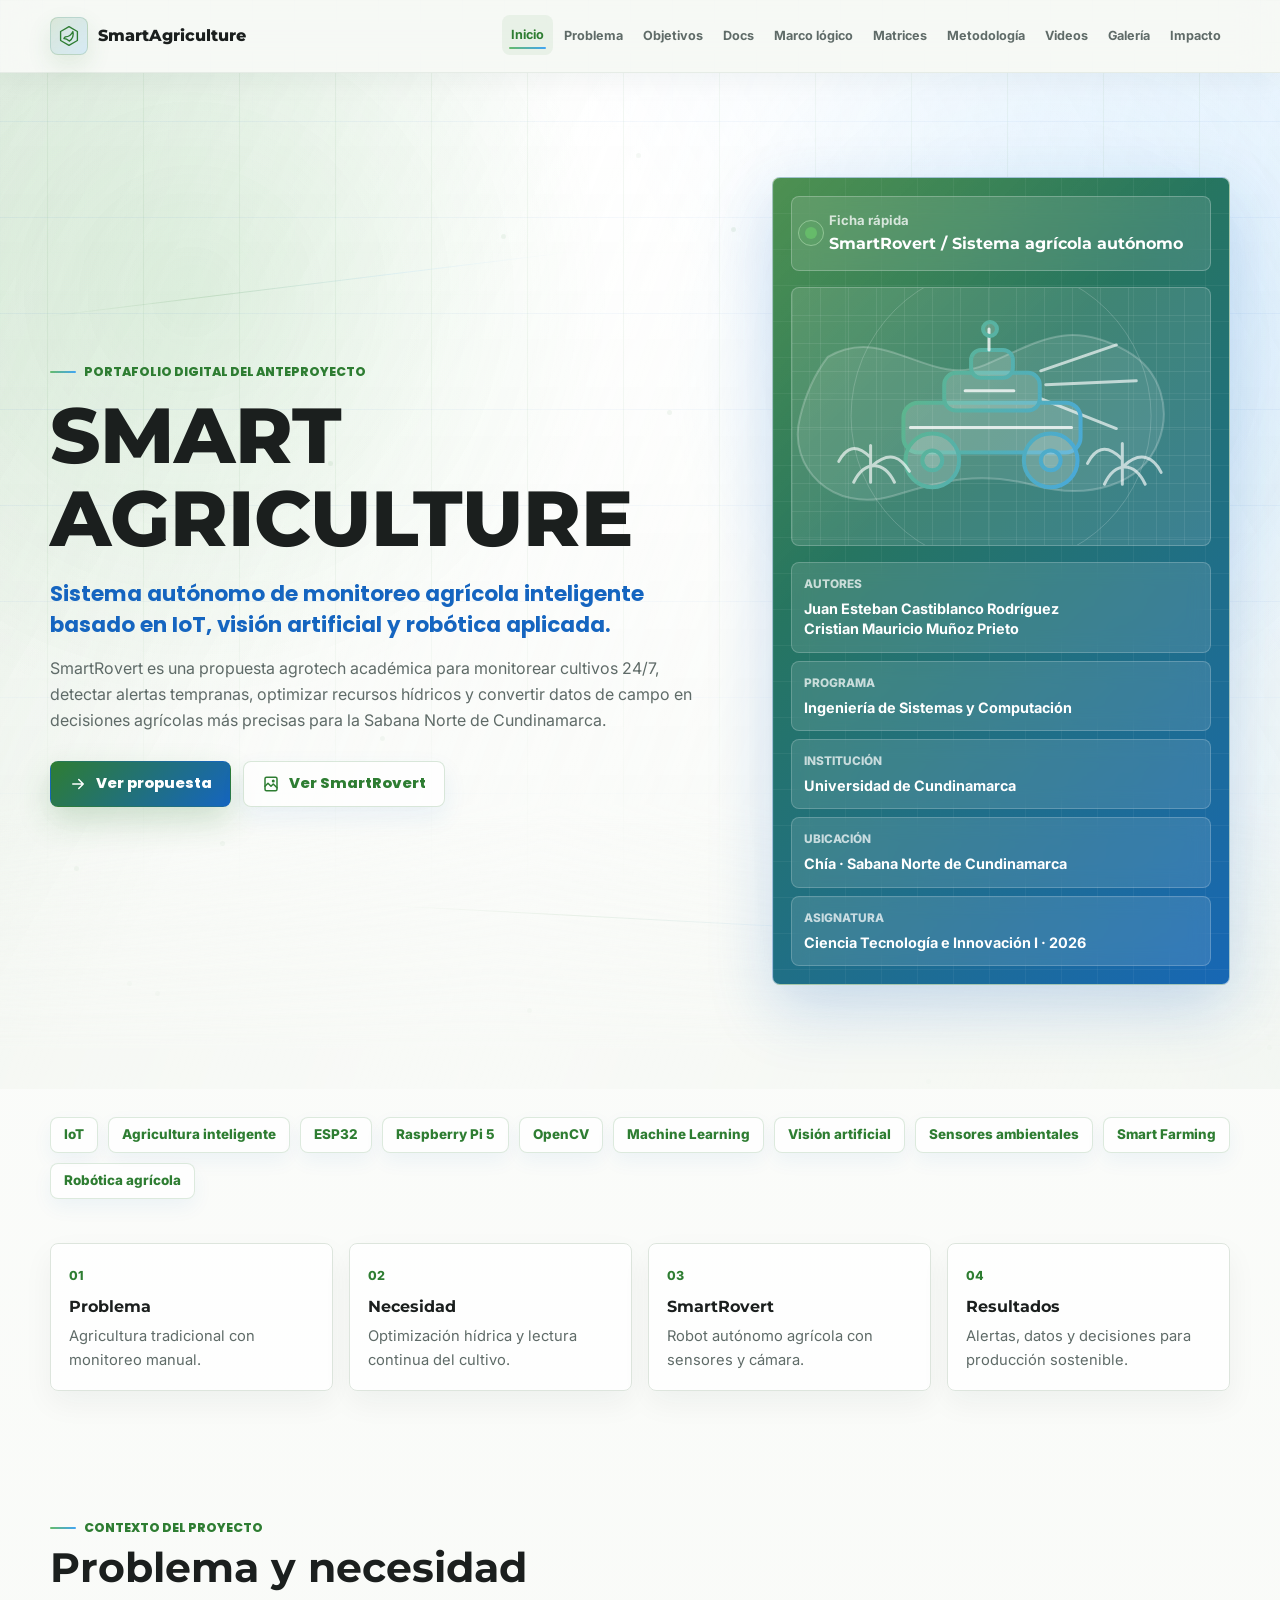
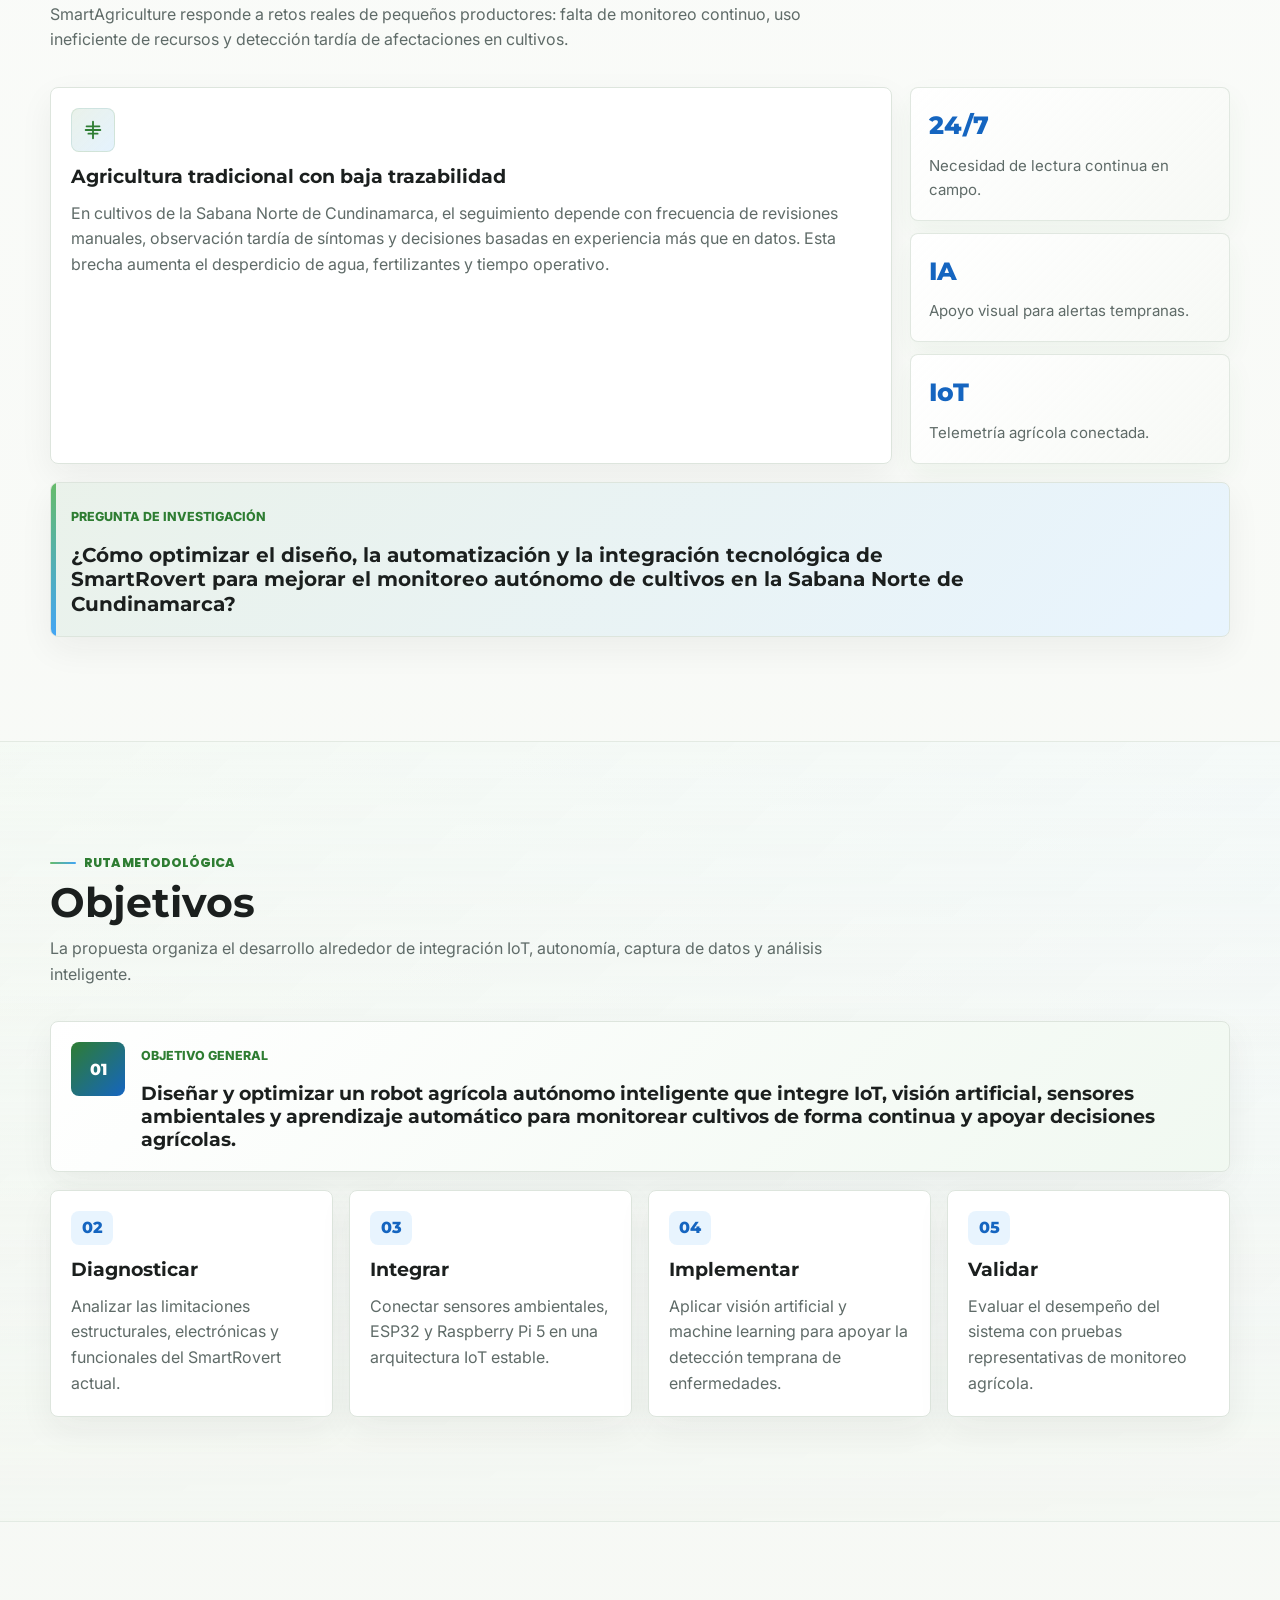
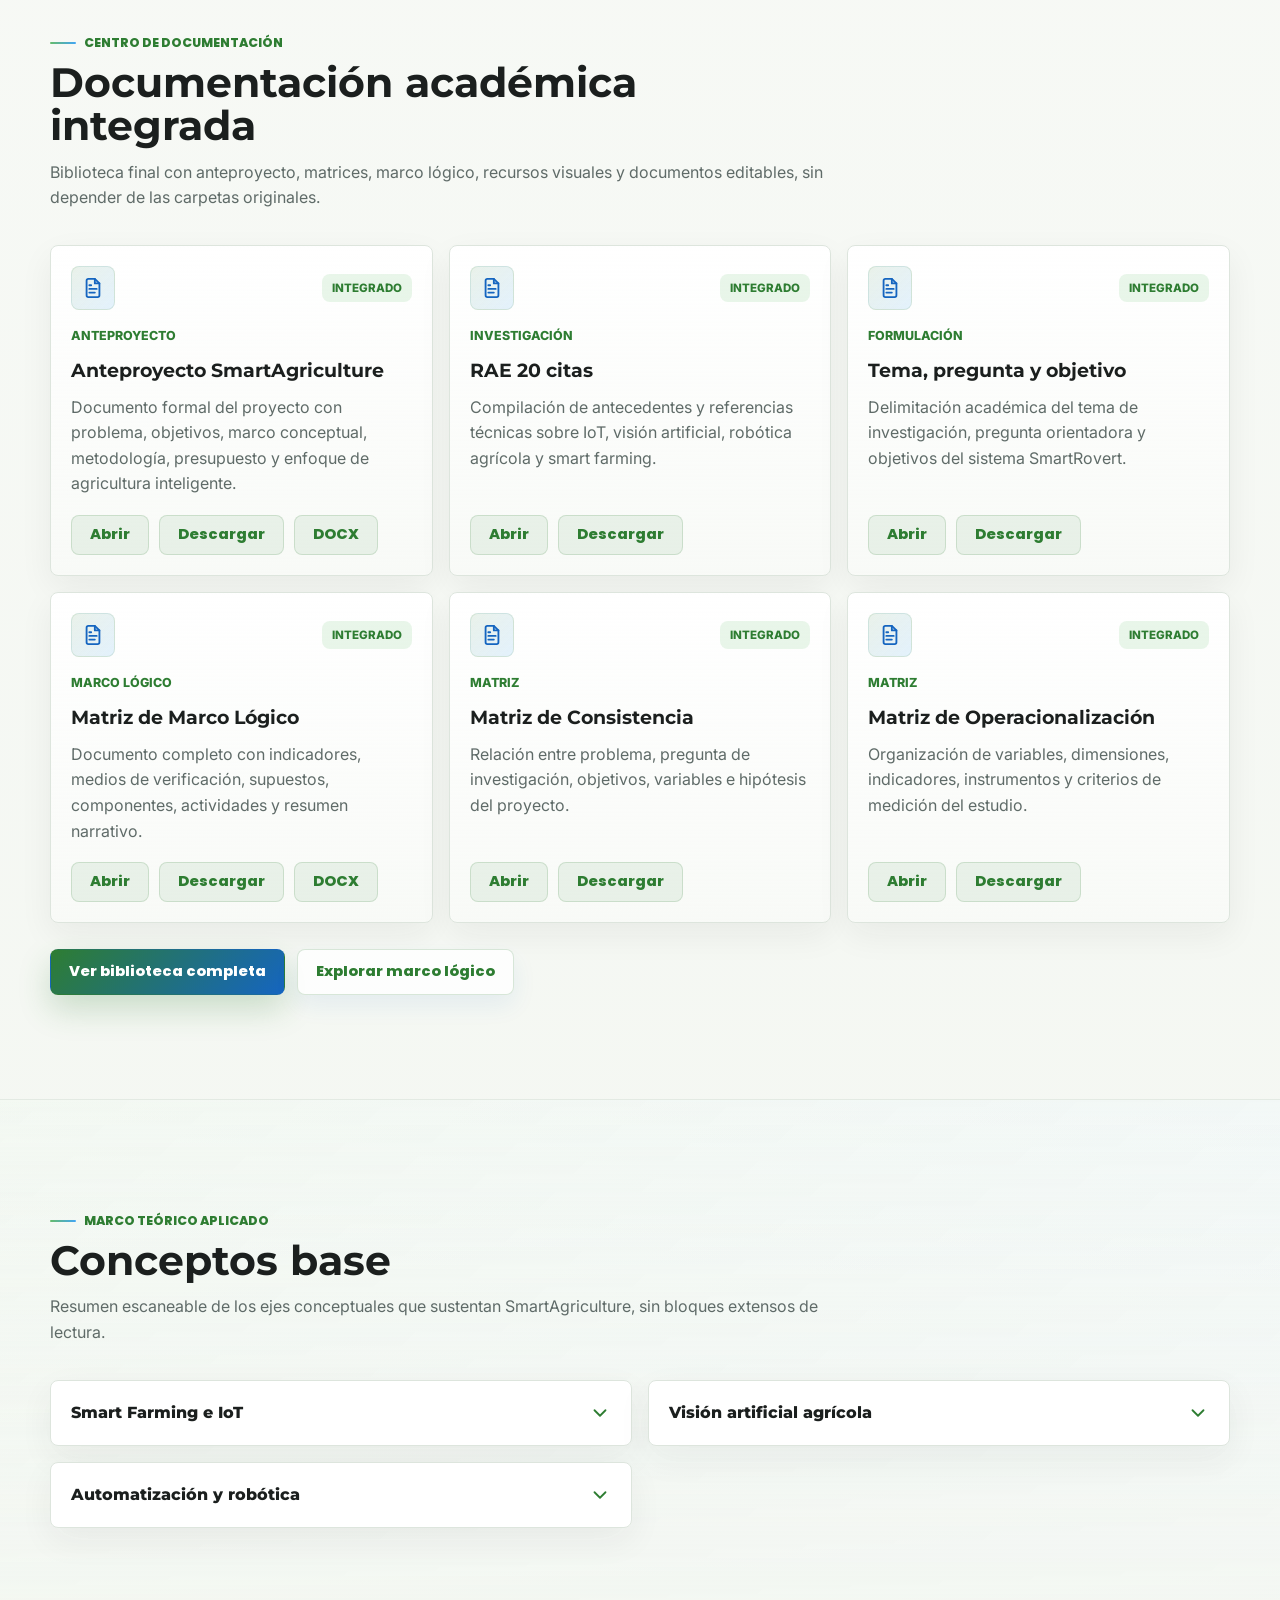
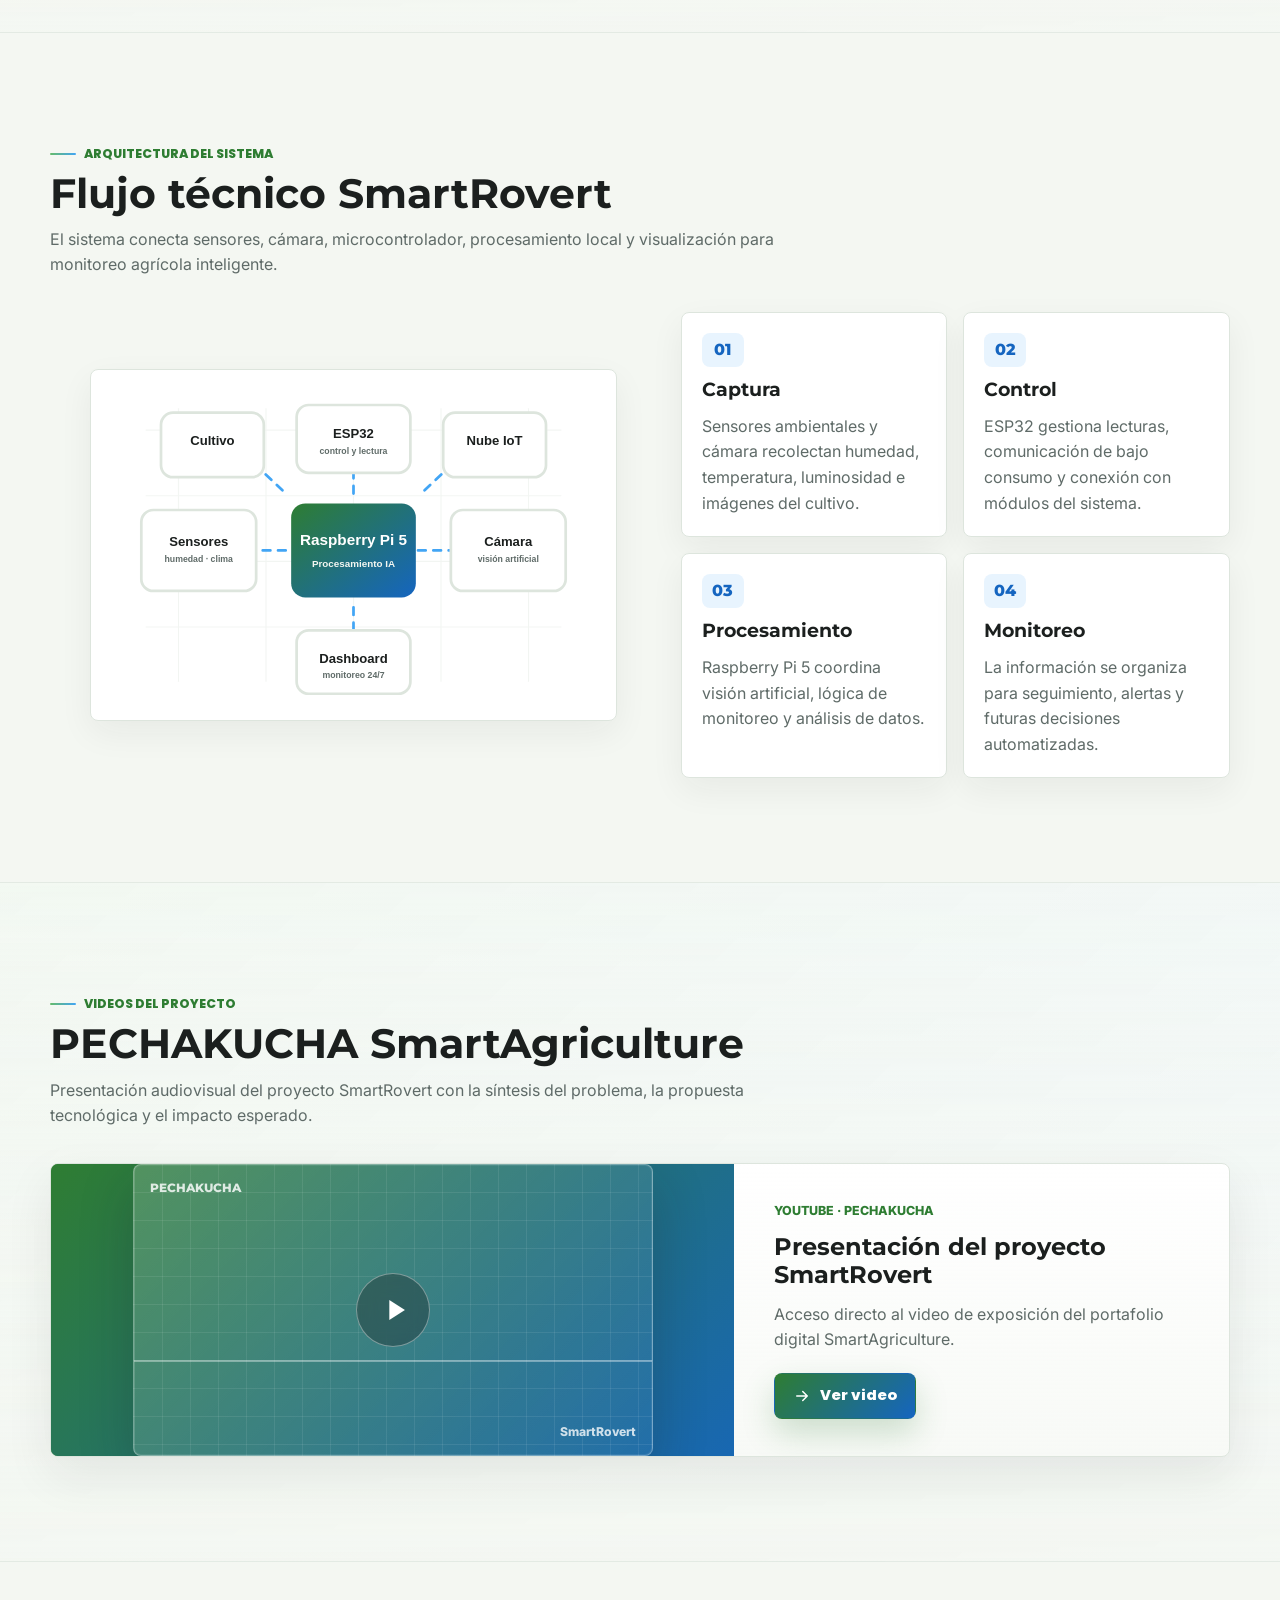
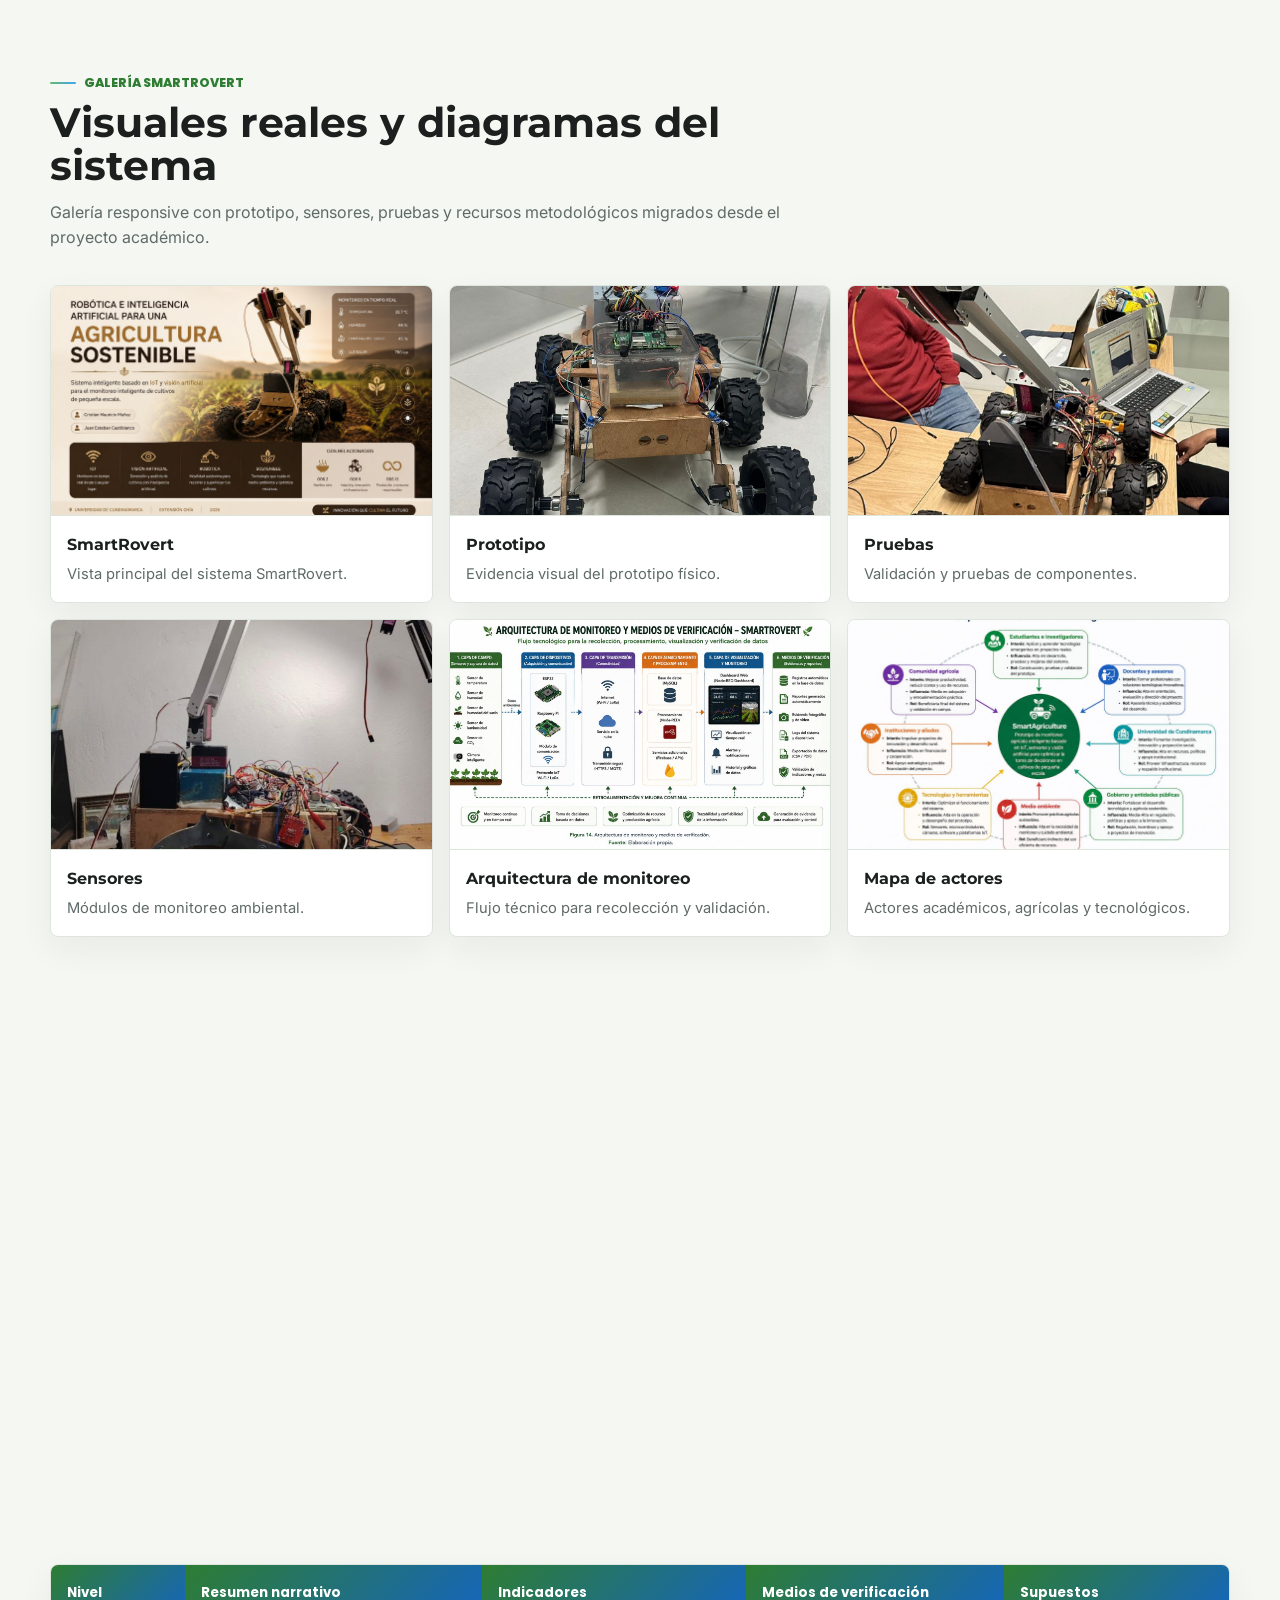
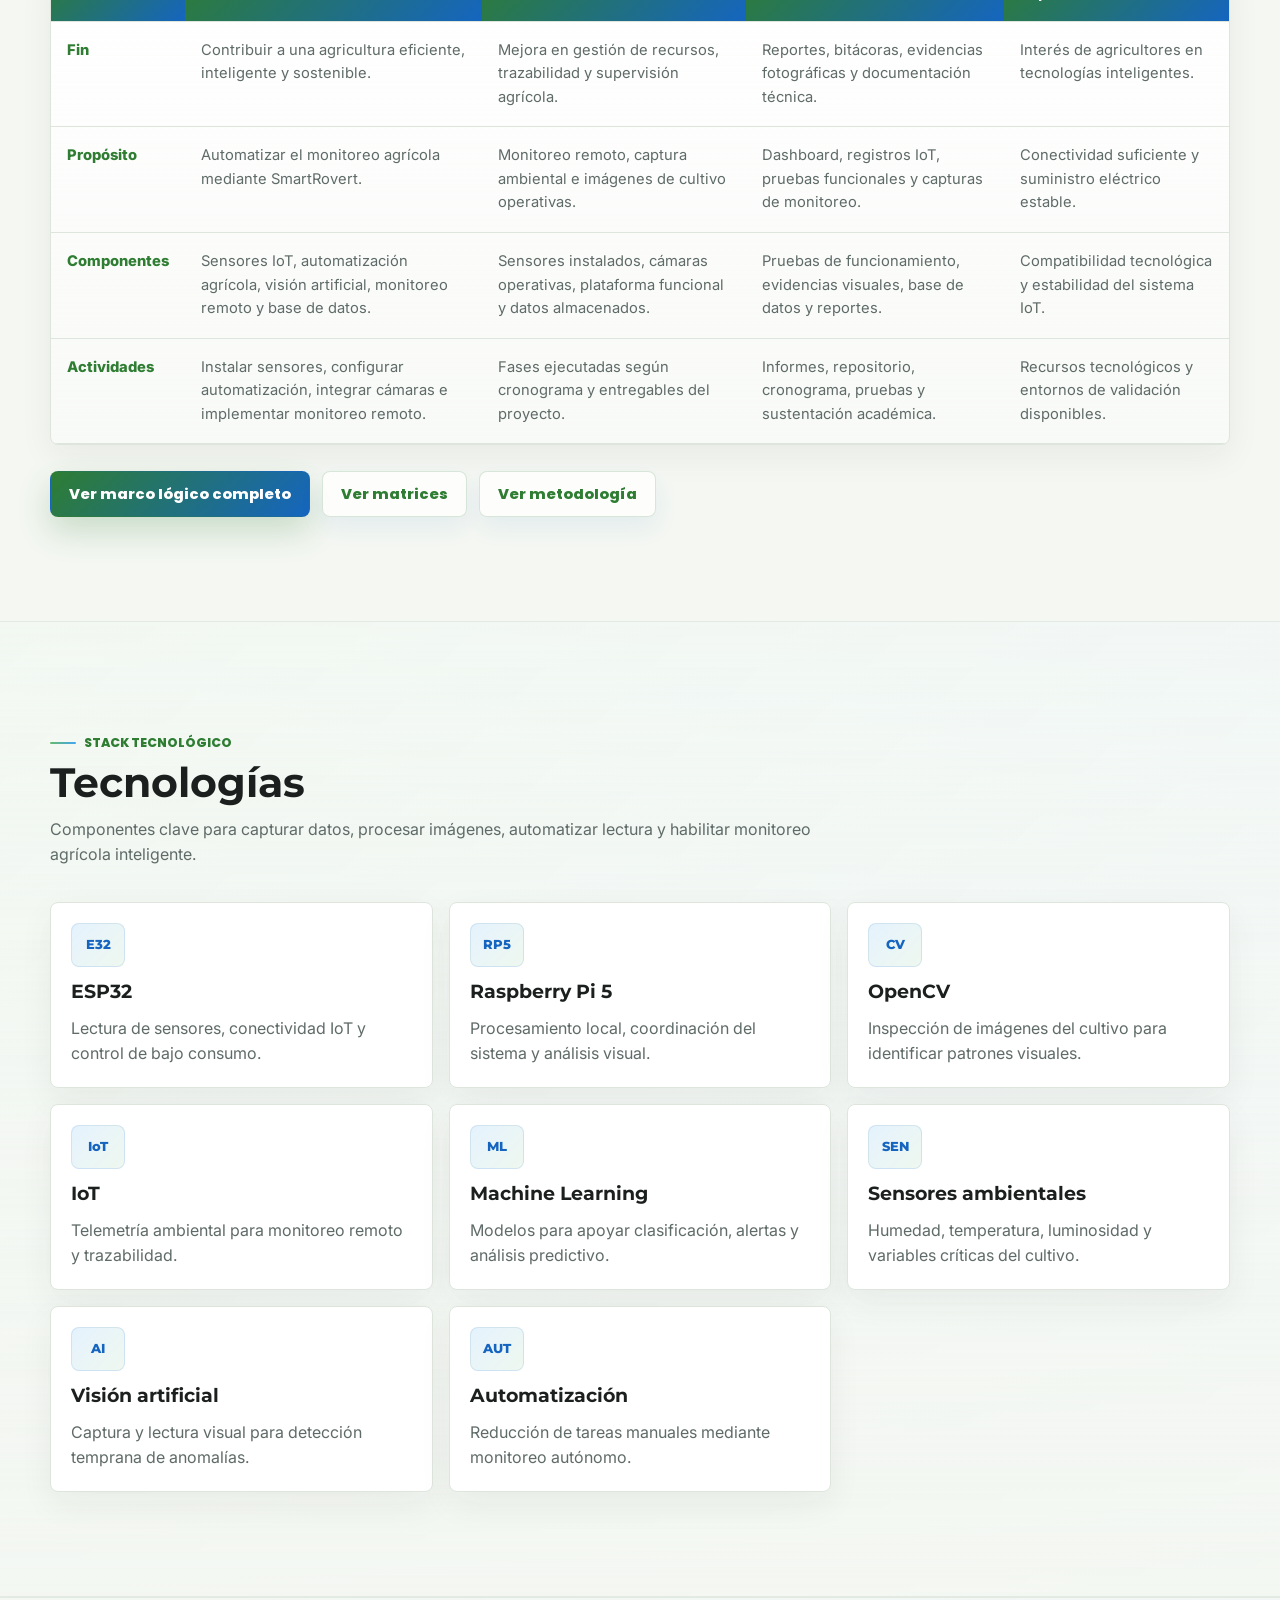
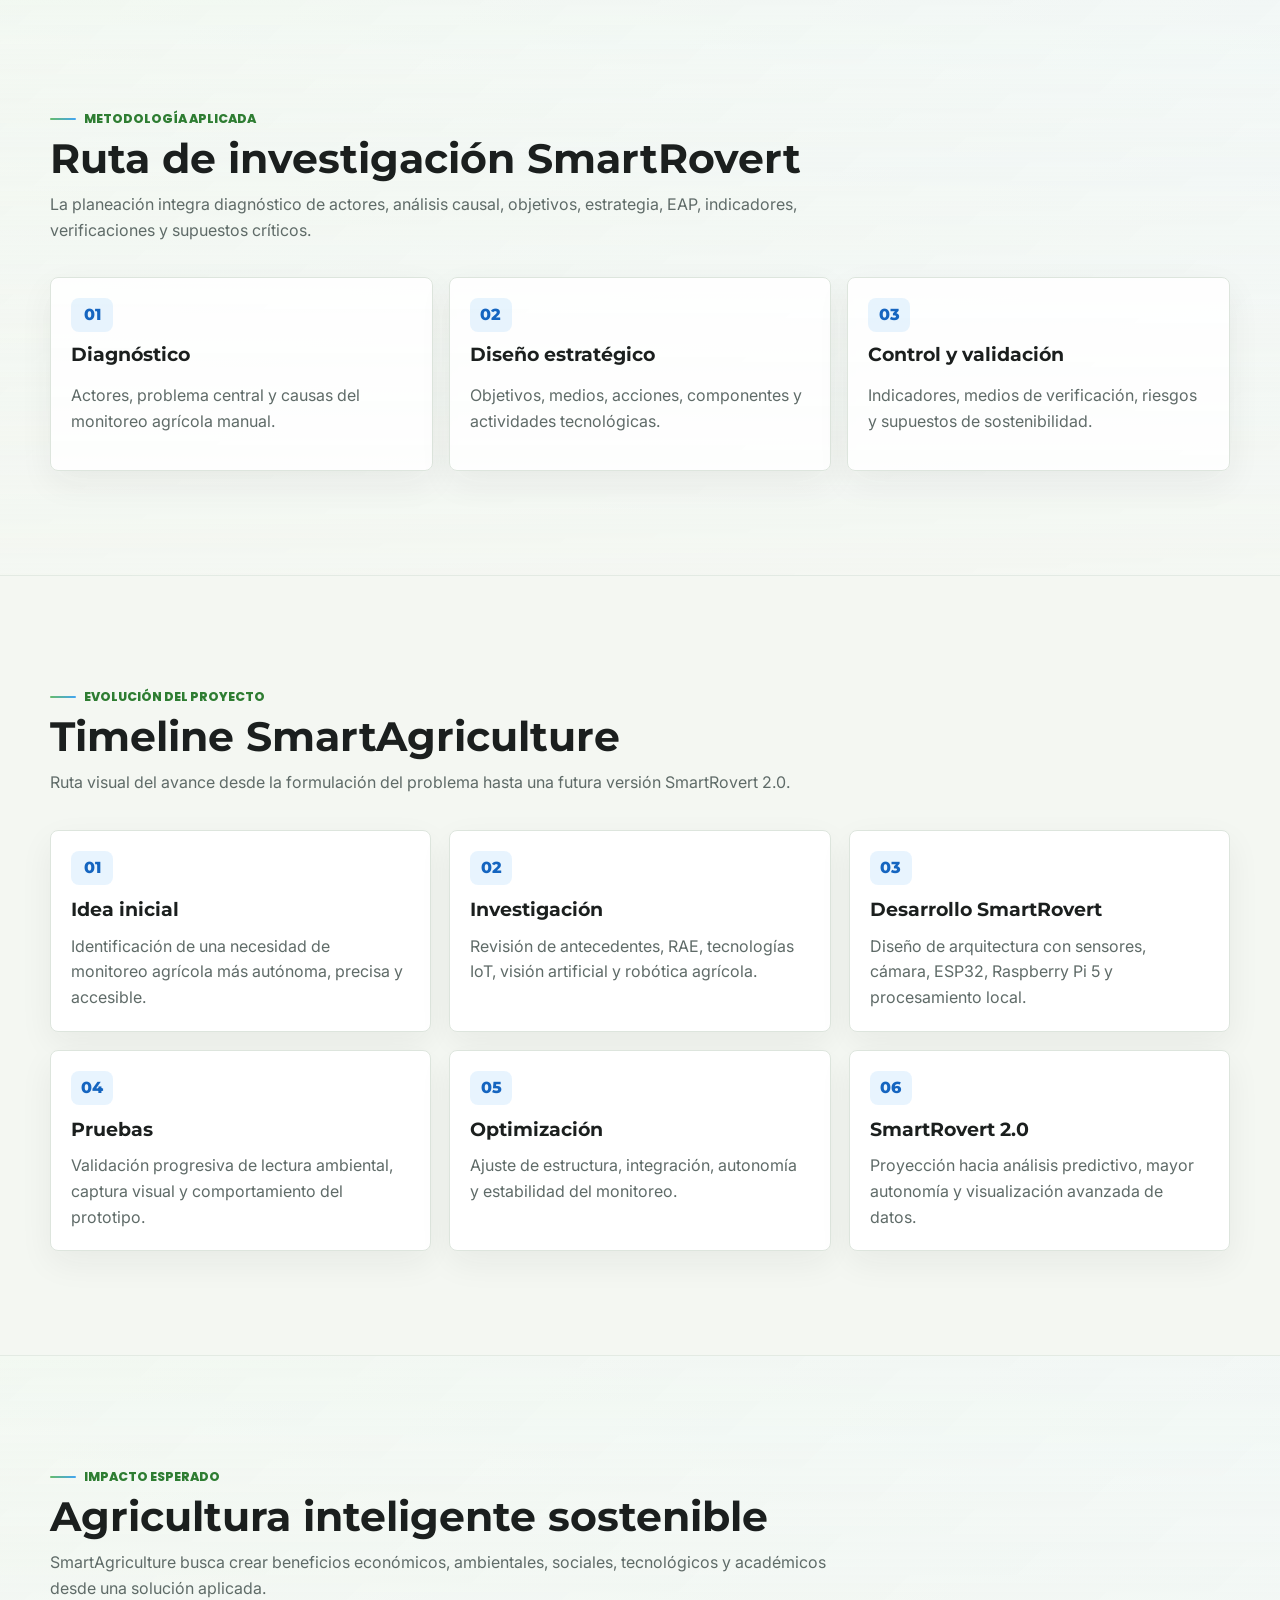
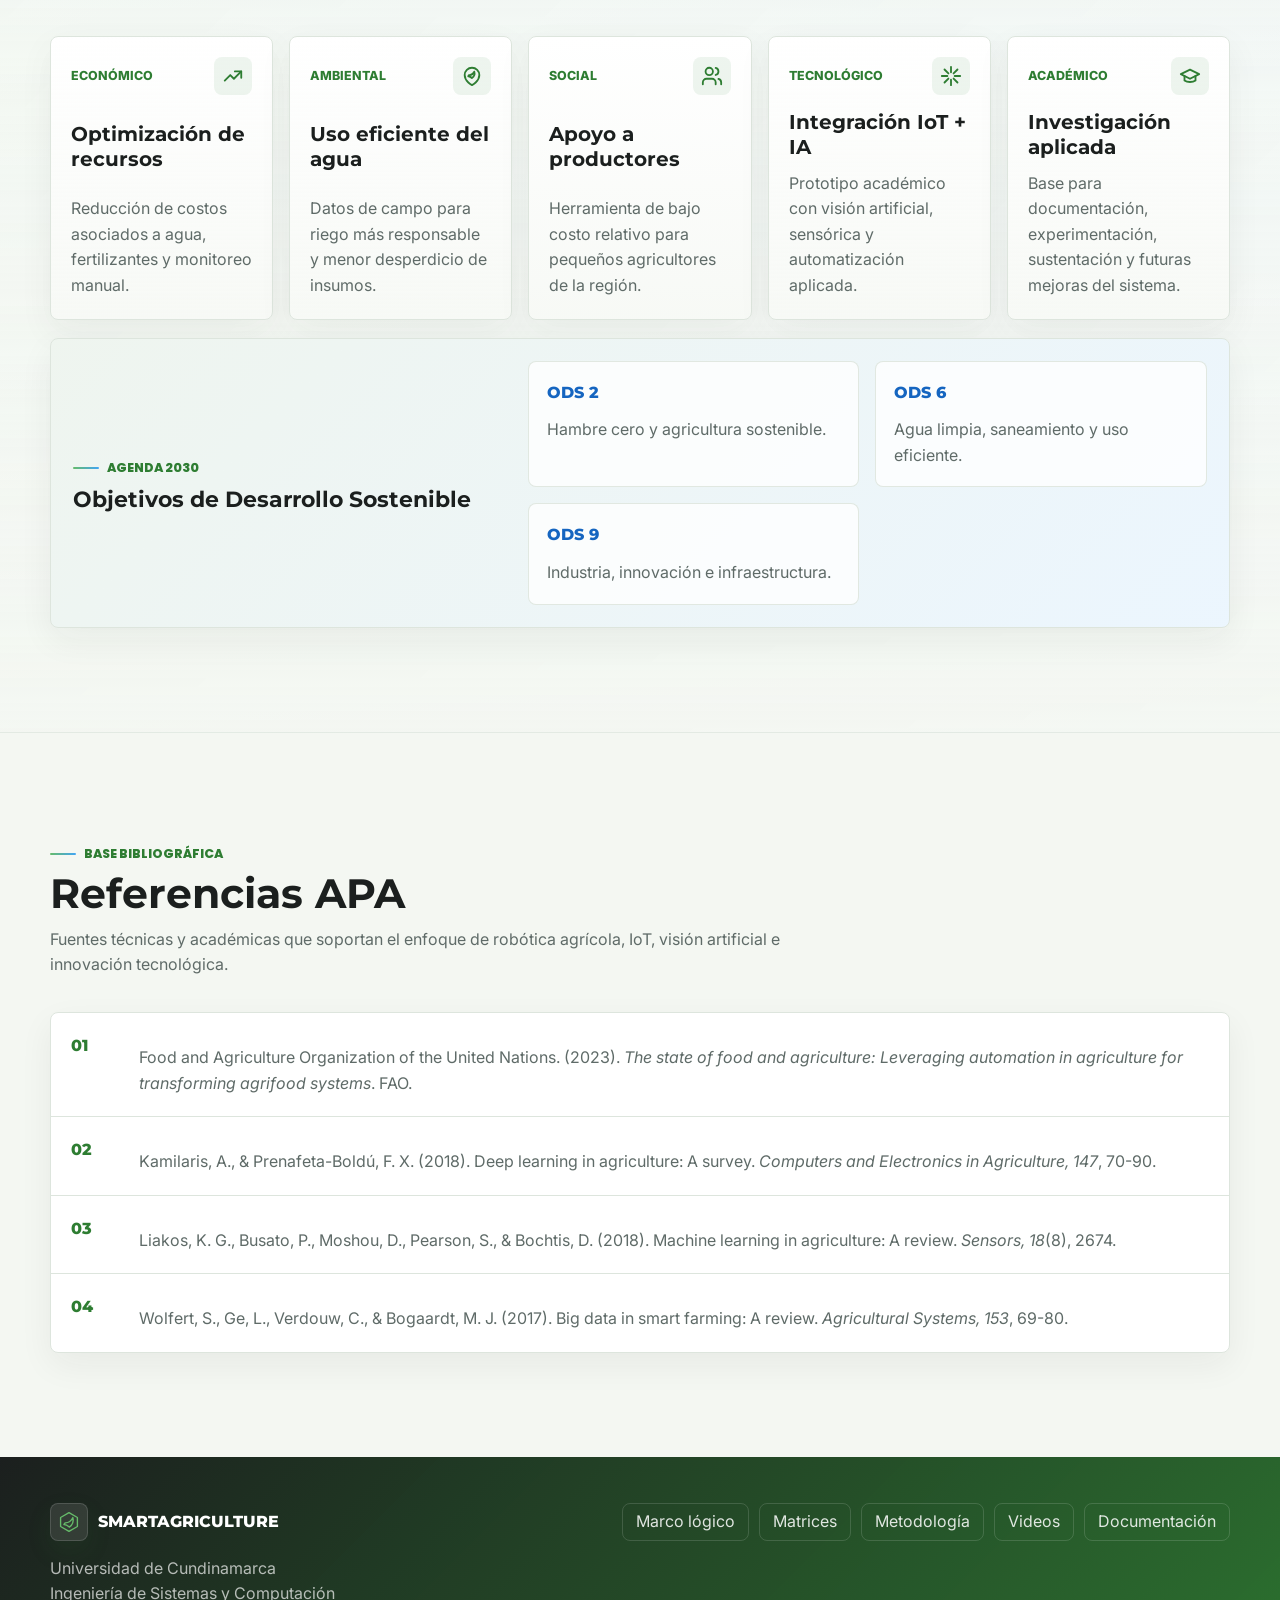
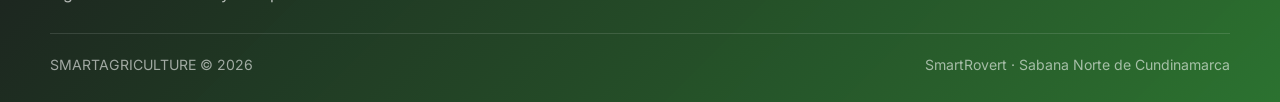
==== commit 021440b9: "Add" ====
--- a/index.html
+++ b/index.html
@@ -49,6 +49,7 @@
         <a href="pages/marco-logico.html">Marco lógico</a>
         <a href="pages/matrices.html">Matrices</a>
         <a href="pages/metodologia.html">Metodología</a>
+        <a href="#videos">Videos</a>
         <a href="#galeria">Galería</a>
         <a href="#impacto">Impacto</a>
       </div>
@@ -473,8 +474,44 @@
       </div>
     </section>
 
+    <section class="section section-alt" id="videos">
+      <div class="container">
+        <div class="section-heading reveal">
+          <span class="eyebrow">Videos del proyecto</span>
+          <h2>PECHAKUCHA SmartAgriculture</h2>
+          <p>Presentación audiovisual del proyecto SmartRovert con la síntesis del problema, la propuesta tecnológica y el impacto esperado.</p>
+        </div>
+
+        <article class="video-card reveal">
+          <a class="video-preview" href="https://www.youtube.com/watch?v=NkNw4PimaCg" target="_blank" rel="noreferrer"
+            aria-label="Abrir video PECHAKUCHA SmartAgriculture en YouTube">
+            <span class="video-screen" aria-hidden="true">
+              <span class="video-scanline"></span>
+              <span class="video-play">
+                <svg viewBox="0 0 24 24">
+                  <path d="m8 5 11 7-11 7V5Z"></path>
+                </svg>
+              </span>
+            </span>
+          </a>
+
+          <div class="video-content">
+            <span class="video-label">YouTube · PECHAKUCHA</span>
+            <h3>Presentación del proyecto SmartRovert</h3>
+            <p>Acceso directo al video de exposición del portafolio digital SmartAgriculture.</p>
+            <a class="btn btn-primary" href="https://www.youtube.com/watch?v=NkNw4PimaCg" target="_blank" rel="noreferrer">
+              <svg viewBox="0 0 24 24" aria-hidden="true">
+                <path d="M5 12h14M13 6l6 6-6 6"></path>
+              </svg>
+              Ver video
+            </a>
+          </div>
+        </article>
+      </div>
+    </section>
+
     
-    <section class="section section-alt" id="galeria">
+    <section class="section" id="galeria">
       <div class="container">
         <div class="section-heading reveal">
           <span class="eyebrow">Galería SmartRovert</span>
@@ -821,6 +858,7 @@
         <a href="pages/marco-logico.html">Marco lógico</a>
         <a href="pages/matrices.html">Matrices</a>
         <a href="pages/metodologia.html">Metodología</a>
+        <a href="#videos">Videos</a>
         <a href="pages/documentacion.html">Documentación</a>
       </div>
     </div>
@@ -833,4 +871,4 @@
   <script src="script.js"></script>
 </body>
 
-</html>+</html>
--- a/style.css
+++ b/style.css
@@ -1169,6 +1169,135 @@
   margin-top: 12px;
 }
 
+.video-card {
+  display: grid;
+  gap: 20px;
+  align-items: stretch;
+  overflow: hidden;
+  border: 1px solid var(--border);
+  border-radius: var(--radius);
+  background:
+    linear-gradient(180deg, rgba(255, 255, 255, 0.96), rgba(244, 247, 242, 0.68)),
+    var(--card);
+  box-shadow: 0 18px 48px rgba(27, 31, 30, 0.08);
+  transition: transform 0.28s var(--ease), box-shadow 0.28s ease, border-color 0.28s ease;
+}
+
+.video-card:hover {
+  transform: translateY(-5px);
+  border-color: rgba(46, 125, 50, 0.28);
+  box-shadow: 0 20px 48px rgba(21, 101, 192, 0.12), 0 0 0 4px rgba(165, 214, 167, 0.12);
+}
+
+.video-preview {
+  position: relative;
+  min-height: 260px;
+  display: grid;
+  place-items: center;
+  overflow: hidden;
+  background:
+    linear-gradient(135deg, rgba(46, 125, 50, 0.9), rgba(21, 101, 192, 0.9)),
+    var(--green-700);
+}
+
+.video-screen {
+  width: min(82%, 520px);
+  aspect-ratio: 16 / 9;
+  position: relative;
+  display: grid;
+  place-items: center;
+  overflow: hidden;
+  border: 1px solid rgba(255, 255, 255, 0.32);
+  border-radius: var(--radius);
+  background:
+    linear-gradient(90deg, rgba(255, 255, 255, 0.08) 1px, transparent 1px),
+    linear-gradient(0deg, rgba(255, 255, 255, 0.08) 1px, transparent 1px),
+    linear-gradient(135deg, rgba(255, 255, 255, 0.18), rgba(255, 255, 255, 0.04));
+  background-size: 28px 28px, 28px 28px, auto;
+  box-shadow: inset 0 0 0 1px rgba(255, 255, 255, 0.08), 0 22px 54px rgba(27, 31, 30, 0.24);
+}
+
+.video-screen::before {
+  content: "PECHAKUCHA";
+  position: absolute;
+  left: 16px;
+  top: 14px;
+  color: rgba(255, 255, 255, 0.82);
+  font-family: "Montserrat", "Inter", sans-serif;
+  font-size: 0.72rem;
+  font-weight: 800;
+  letter-spacing: 0;
+}
+
+.video-screen::after {
+  content: "SmartRovert";
+  position: absolute;
+  right: 16px;
+  bottom: 14px;
+  color: rgba(255, 255, 255, 0.78);
+  font-size: 0.76rem;
+  font-weight: 800;
+}
+
+.video-scanline {
+  position: absolute;
+  inset: auto 0 32%;
+  height: 2px;
+  background: rgba(255, 255, 255, 0.36);
+}
+
+.video-play {
+  width: 74px;
+  height: 74px;
+  display: grid;
+  place-items: center;
+  border-radius: 50%;
+  color: var(--card);
+  background: rgba(27, 31, 30, 0.34);
+  border: 1px solid rgba(255, 255, 255, 0.38);
+  backdrop-filter: blur(10px);
+  transition: transform 0.25s var(--ease), background 0.25s ease;
+}
+
+.video-preview:hover .video-play {
+  transform: scale(1.08);
+  background: rgba(27, 31, 30, 0.48);
+}
+
+.video-play svg {
+  width: 34px;
+  height: 34px;
+  margin-left: 4px;
+  fill: currentColor;
+}
+
+.video-content {
+  display: flex;
+  flex-direction: column;
+  align-items: flex-start;
+  justify-content: center;
+  padding: 20px;
+}
+
+.video-label {
+  color: var(--green-700);
+  font-weight: 800;
+  text-transform: uppercase;
+  font-size: 0.78rem;
+}
+
+.video-content h3 {
+  margin: 12px 0 0;
+  font-family: "Montserrat", "Inter", sans-serif;
+  font-size: 1.5rem;
+  line-height: 1.18;
+}
+
+.video-content p {
+  margin: 12px 0 20px;
+  color: var(--muted);
+}
+
 .gallery-grid {
   align-items: stretch;
 }
@@ -1640,6 +1769,10 @@
 
   .gallery-grid {
     grid-template-columns: repeat(3, minmax(0, 1fr));
+  }
+
+  .video-card {
+    grid-template-columns: minmax(0, 1.18fr) minmax(280px, 0.82fr);
   }
 
   .impact-grid {
